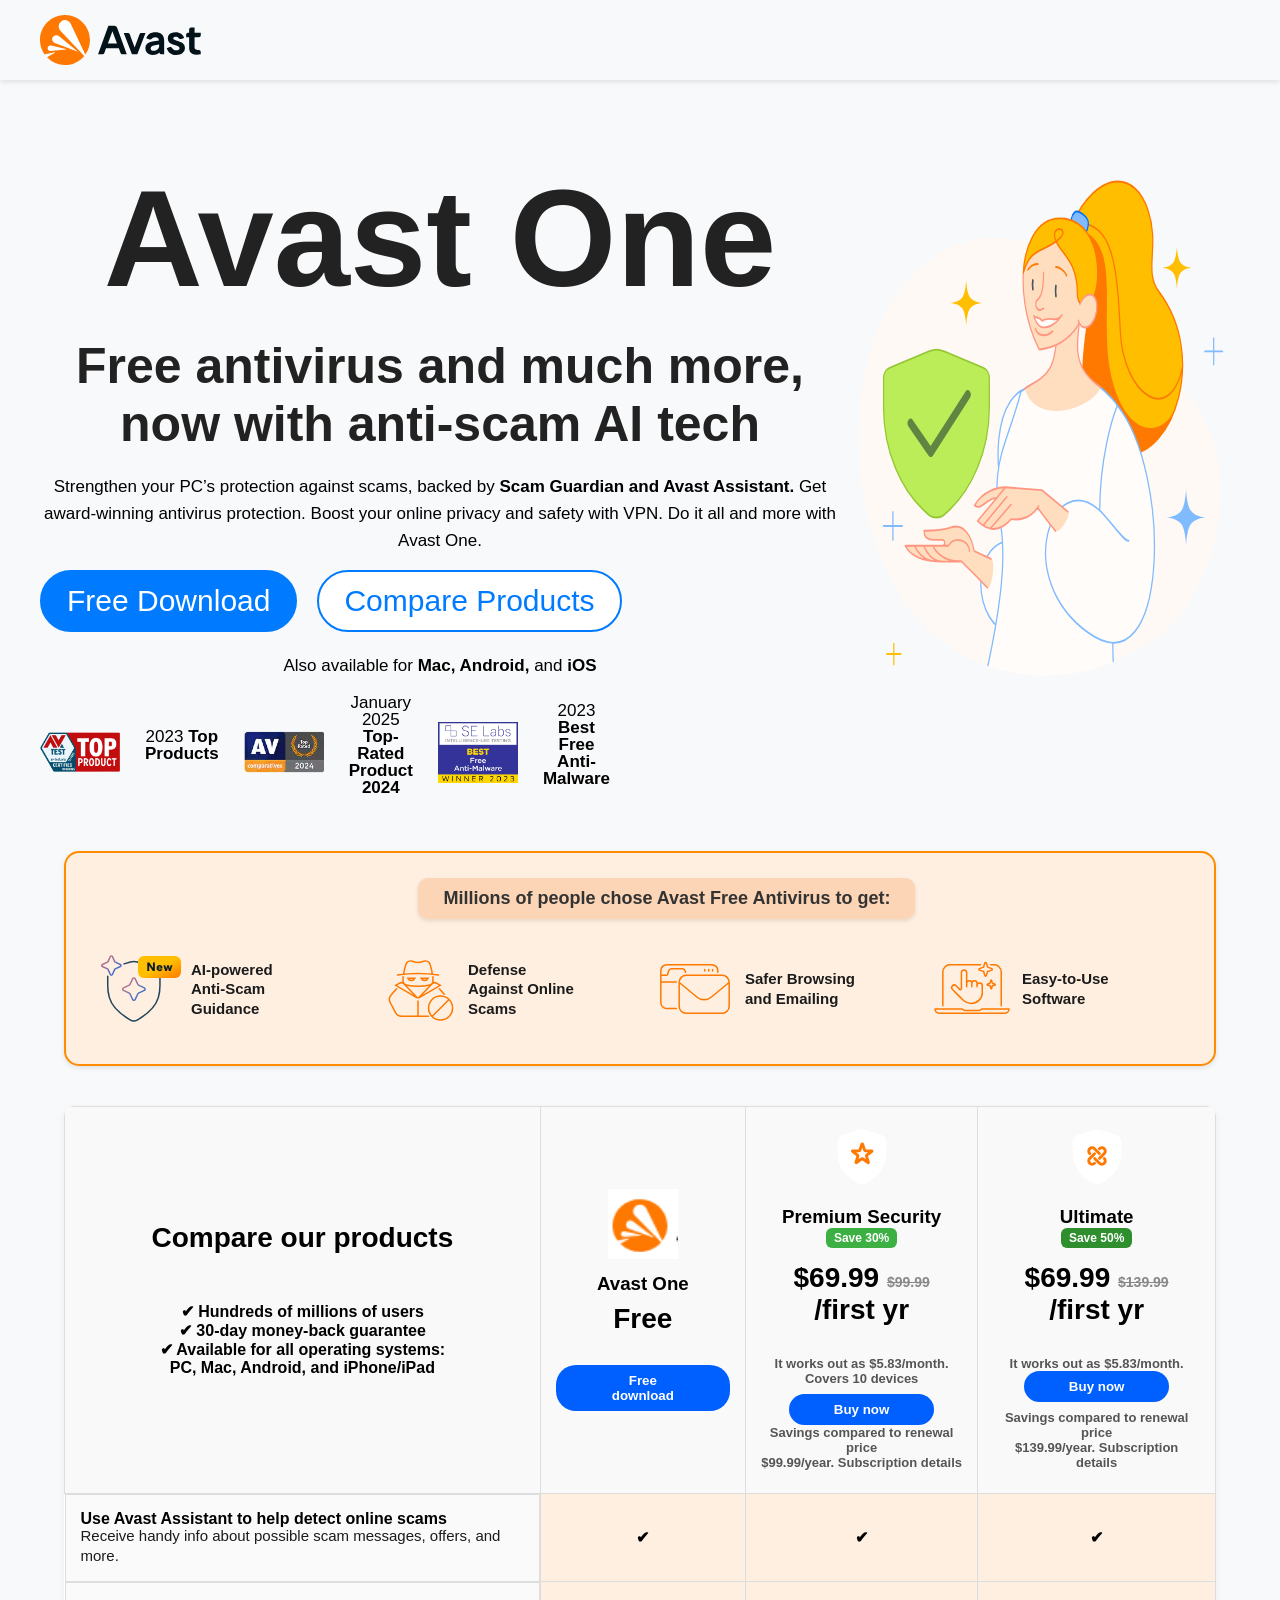
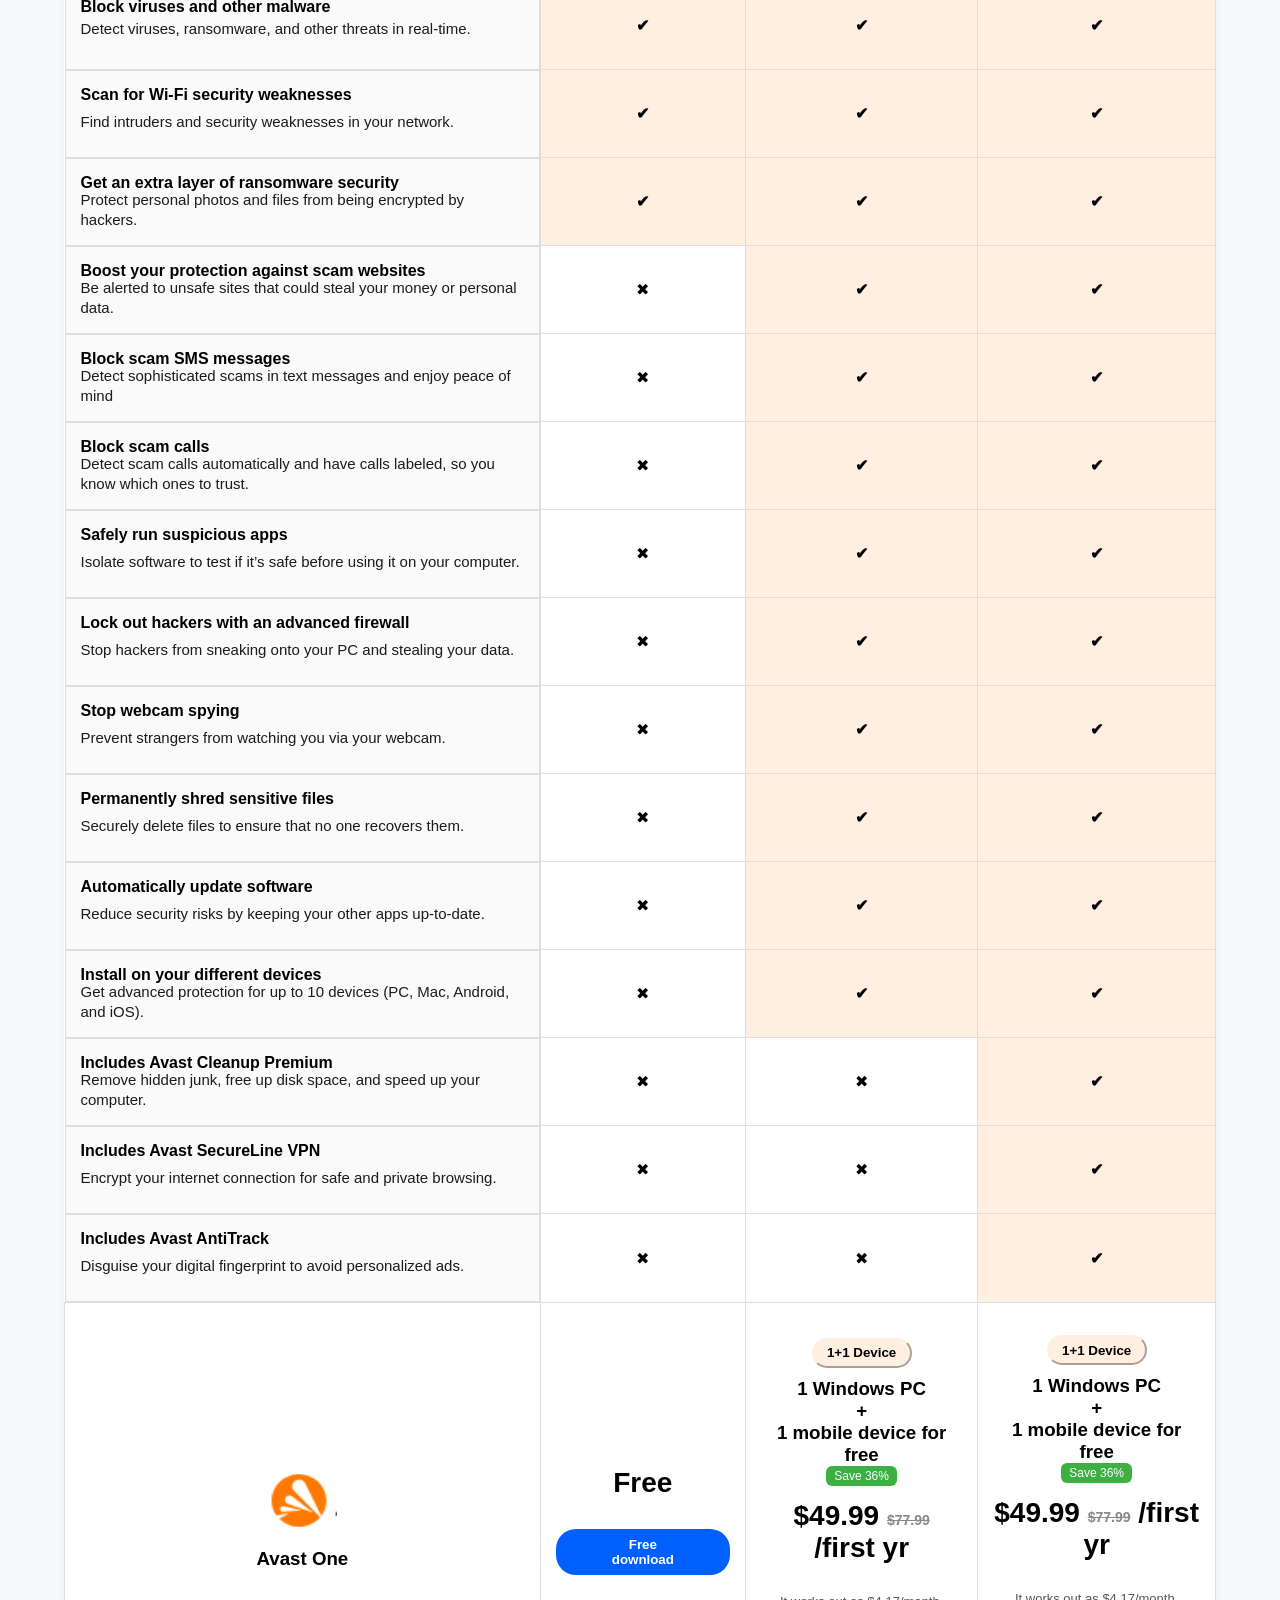
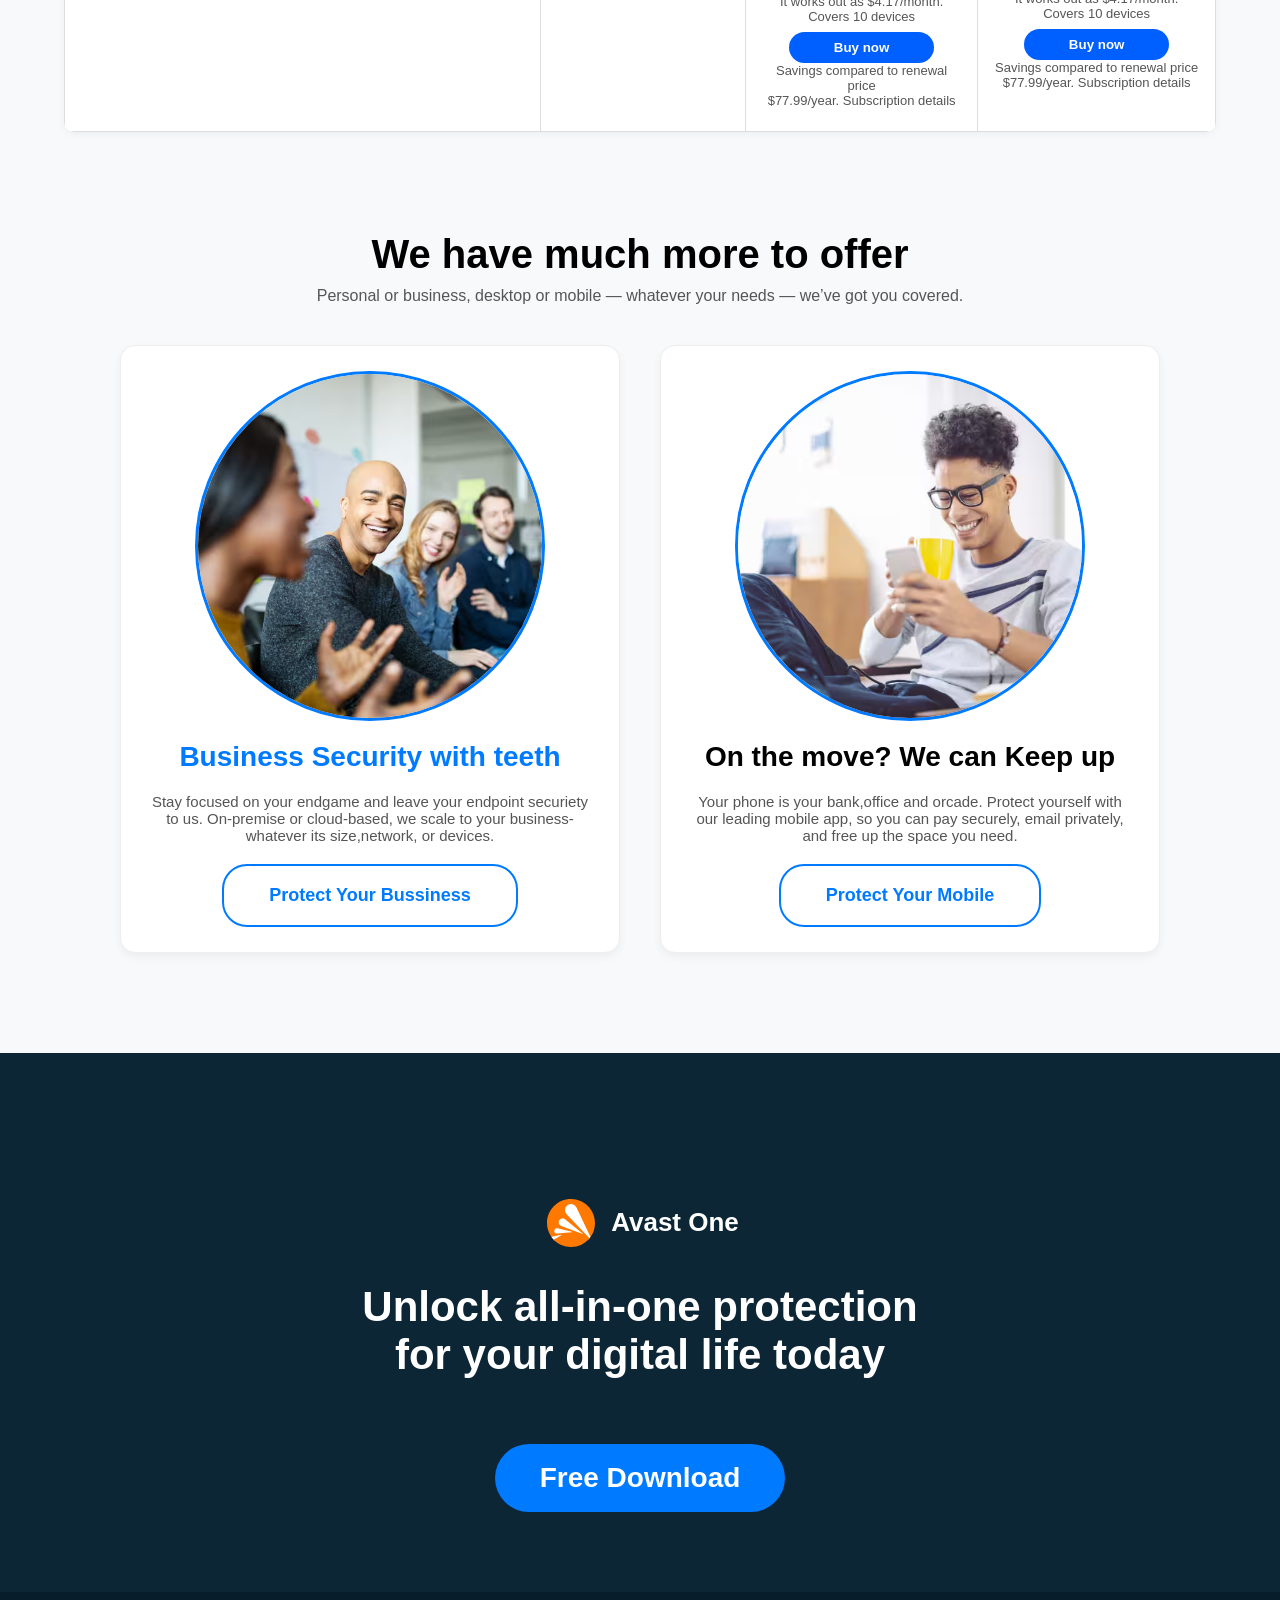
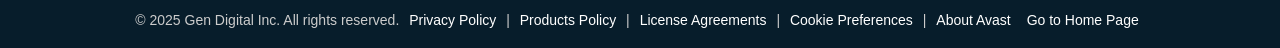
==== index.html @ 4650d5db "Add project files" ====
<!DOCTYPE html>
<html lang="en">
<head>
  <meta charset="UTF-8">
  <meta name="viewport" content="width=device-width, initial-scale=1.0">
  <title>Simple Website with Hero Image</title>
  <link rel="stylesheet" href="style.css">
</head>
<body>

  <!-- Header -->
  <header>
    <img src="image/avast-logo-default.svg" alt="Logo">
  </header>

  <!-- Hero Section -->
  <section class="hero">
    <div class="hero-content">
      <h1>Avast One</h1>
      <h2>Free antivirus and much more, now with anti‑scam AI tech</h2>
      <p>Strengthen your PC’s protection against scams, backed by <strong>Scam Guardian and Avast Assistant.</strong> Get award-winning antivirus protection. Boost your online privacy and safety with VPN. Do it all and more with Avast One.</p>
      
      <div class="hero-buttons">
         <button class="btn-blue">Free Download</button>
        <button class="btn-black">Compare Products</button>
        
      </div>
      <p>Also available for <strong>Mac, Android,</strong> and <strong>iOS</strong></p>
       <div class="logo-item">
      <img src="image/avtest_certified_homeuser_2023-12_tp.avif" alt="Logo 1">
      <p>2023 
        <strong>Top Products</strong></p>
    
      <img src="image/av-comparatives-2024_16-9.avif" alt="Logo 2">
      <p>January 2025
        <strong> Top-Rated Product 2024</strong></p>
 
      <img src="image/SELabs-2023.avif" alt="Logo 3">
      <p>2023<strong>
Best Free Anti-Malware</strong></p>
    </div>
    </div>

    <!-- Hero Right Image -->
    <div class="hero-image">
      <img src="image/lp-ppx-free-antivirus-brand-hero.svg" alt="Hero Illustration">
    </div>
  </section>


 <section class="avast-banner">
  <div class="banner-header">
    <p>Millions of people chose Avast Free Antivirus to get:</p>
  </div>

  <div class="feature-row">
    <div class="feature">
      <img src="image/logo 1.svg" alt="AI icon">
      <p><strong>AI-powered <br>Anti-Scam <br>Guidance</strong></p>
    </div>

    <div class="feature">
      <img src="image/logo 2.svg" alt="Defense icon">
      <p><strong>Defense <br>Against Online <br>Scams</strong></p>
    </div>

    <div class="feature">
      <img src="image/logo3.svg" alt="Safe browsing icon">
      <p><strong>Safer Browsing<br> and Emailing</strong></p>
    </div>

    <div class="feature">
      <img src="image/logo 4.svg" alt="Easy software icon">
      <p><strong>Easy-to-Use <br>Software</strong></p>
    </div>
  </div>
</section>

<!-- HTML Table Section -->
<section class="compare-section">
  

  <table class="merged-comparison">
    <!-- Header Row with Product Titles -->
    <tr>
      <th><h2><strong>Compare our products</strong></h2><br>
        
        <p>✔ Hundreds of millions of users</p>
        <p>✔ 30-day money-back guarantee</p>
        <p>✔ Available for all operating systems: <br>
            PC, Mac, Android, and iPhone/iPad</p>
      
    </th>
      <th>
        <img src="image/Screenshot 2025-10-28 181016.png" alt="Avast One" class="plan-logo"><br>
        <h3>Avast One</h3>
        <h2 class="price">Free</h2>
        <button class="btn">Free download</button>
      </th>
      <th>
        <img src="image/l2.svg" alt="Premium Security" class="plan-logo"><br>
        <h3>Premium Security</h3>
        <div class="save">Save 30%</div>
        <h2 class="price">$69.99 <span>$99.99</span> /first yr</h2>
        <p class="note">It works out as $5.83/month.<br>
Covers 10 devices</p>
        <button class="btn">Buy now</button>
        <p class="note">Savings compared to renewal price<br> $99.99/year. Subscription details 
</p>
        
      </th>
      <th>
        <img src="image/l3.svg" alt="Ultimate" class="plan-logo"><br>
        <h3>Ultimate</h3>
        <div class="save save-green">Save 50%</div>
        <h2 class="price">$69.99 <span>$139.99</span> /first yr</h2>
        <p class="note">It works out as $5.83/month.<br>
        <button class="btn">Buy now</button>
        <p class="note">Savings compared to renewal price<br> $139.99/year. Subscription details 
</p>
      </th>
    </tr>

    <!-- Feature Rows -->
    <tr>
      <td class="feature" style="display:grid;"><strong>Use Avast Assistant to help detect online scams</strong><br>
       <p style="margin-top:-40px;">Receive handy info about possible scam messages, offers, and more.</p> 
    </td>
    
       <td class="tick">✔</td>
        <td class="tick">✔</td>
         <td class="tick">✔</td>
    </tr>
    
    <tr>
      <td class="feature" style="display:grid;"><strong>Block viruses and other malware</strong><br>
       <p style="margin-top:-50px;">Detect viruses, ransomware, and other threats in real-time.</p> 
    </td>
       <td class="tick">✔</td>
        <td class="tick">✔</td>
         <td class="tick">✔</td>
    </tr>
    <tr>
      <td class="feature" style="display:grid;"><strong>Scan for Wi-Fi security weaknesses</strong><br>
       <p style="margin-top:-40px;">Find intruders and security weaknesses in your network.</p> 
    </td>
       <td class="tick">✔</td>
        <td class="tick">✔</td>
         <td class="tick">✔</td>
    </tr>
    <tr>
      <td class="feature" style="display:grid;"><strong>Get an extra layer of ransomware security</strong><br>
       <p style="margin-top:-40px;">Protect personal photos and files from being encrypted by hackers.</p> 
    </td>
       <td class="tick">✔</td>
        <td class="tick">✔</td>
         <td class="tick">✔</td>
    </tr>
    <tr>
      <td class="feature" style="display:grid;"><strong>Boost your protection against scam websites</strong><br>
       <p style="margin-top:-40px;">Be alerted to unsafe sites that could steal your money or personal data.</p> 
    </td>
      <td>✖</td>
       <td class="tick">✔</td>
        <td class="tick">✔</td>
    </tr>
    <tr>
      <td class="feature" style="display:grid;"><strong>Block scam SMS messages</strong><br>
       <p style="margin-top:-40px;">Detect sophisticated scams in text messages and enjoy peace of mind</p> 
    </td>
      <td>✖</td>
       <td class="tick">✔</td>
        <td class="tick">✔</td>
    </tr>
    <tr>
      <td class="feature" style="display:grid;"><strong>Block scam calls</strong><br>
       <p style="margin-top:-40px;">Detect scam calls automatically and have calls labeled, so you know which ones to trust.</p> 
    </td>
      <td>✖</td>
       <td class="tick">✔</td>
        <td class="tick">✔</td>
    </tr>
    <tr>
      <td class="feature" style="display:grid;"><strong>Safely run suspicious apps</strong><br>
       <p style="margin-top:-40px;">Isolate software to test if it’s safe before using it on your computer.</p> 
    </td>
      <td>✖</td>
       <td class="tick">✔</td>
        <td class="tick">✔</td>
    </tr>
    <tr>
      <td class="feature" style="display:grid;"><strong>Lock out hackers with an advanced firewall</strong><br>
       <p style="margin-top:-40px;">Stop hackers from sneaking onto your PC and stealing your data.</p> 
    </td>
      <td>✖</td>
       <td class="tick">✔</td>
       <td class="tick">✔</td>
    </tr>
    <tr>
      <td class="feature" style="display:grid;"><strong>Stop webcam spying</strong><br>
       <p style="margin-top:-40px;">Prevent strangers from watching you via your webcam.</p> 
    </td>
      <td>✖</td>
       <td class="tick">✔</td>
       <td class="tick">✔</td>
    </tr>
    <tr>
      <td class="feature" style="display:grid;"><strong>Permanently shred sensitive files</strong><br>
       <p style="margin-top:-40px;">Securely delete files to ensure that no one recovers them.</p> 
    </td>
      <td>✖</td>
       <td class="tick">✔</td>
       <td class="tick">✔</td>
    </tr>
    <tr>
      <td class="feature" style="display:grid;"><strong>Automatically update software</strong><br>
       <p style="margin-top:-40px;">Reduce security risks by keeping your other apps up-to-date.</p> 
    </td>
      <td>✖</td>
       <td class="tick">✔</td>
       <td class="tick">✔</td>
    </tr>
    <tr>
      <td class="feature" style="display:grid;"><strong>Install on your different devices</strong><br>
       <p style="margin-top:-40px;">Get advanced protection for up to 10 devices
(PC, Mac, Android, and iOS).</p> 
    </td>
      <td>✖</td>
       <td class="tick">✔</td>
       <td class="tick">✔</td>
    </tr>
    <tr>
      <td class="feature" style="display:grid;"><strong>Includes Avast Cleanup Premium</strong><br>
       <p style="margin-top:-40px;">Remove hidden junk, free up disk space, and speed up your computer.</p> 
    </td>
      <td>✖</td>
      <td>✖</td>
       <td class="tick">✔</td>
    </tr>
    <tr>
      <td class="feature" style="display:grid;"><strong>Includes Avast SecureLine VPN</strong><br>
       <p style="margin-top:-40px;">Encrypt your internet connection for safe and private browsing.</p> 
    </td>
      <td>✖</td>
      <td>✖</td>
       <td class="tick">✔</td>
    </tr>
    <tr>
      <td class="feature" style="display:grid;"><strong>Includes Avast AntiTrack</strong><br>
       <p style="margin-top:-40px;">Disguise your digital fingerprint to avoid personalized ads.</p> 
    </td>
      <td>✖</td>
      <td>✖</td>
       <td class="tick">✔</td>
    </tr>
    <tr>
      <td ><img src="image/Screenshot 2025-10-28 181016.png" alt="Avast One" class="plan-logo"><br>
        <h3>Avast One</h3>
        
    </td>
      <td><h2 class="price">Free</h2>
        <button class="btn">Free download</button></p></td>
      <td><button class="tick" style="width:100px;height:30px; border-radius:45px;margin-top:20px;margin-bottom:10px;">1+1 Device</button>
        <h3>1 Windows PC<br>
+<br>
1 mobile device for free</h3>
        <div class="save">Save 36%</div>
        <h2 class="price">$49.99 <span>$77.99</span> /first yr</h2>
        <p class="note">It works out as $4.17/month.<br>
Covers 10 devices</p>
        <button class="btn">Buy now</button>
        <p class="note">Savings compared to renewal price<br> $77.99/year. Subscription details 
</p></td>
      <td><button class="tick" style="width:100px;height:30px; border-radius:45px;margin-bottom:10px;">1+1 Device</button>
        <h3>1 Windows PC<br>
+<br>
1 mobile device for free</h3>
        <div class="save">Save 36%</div>
        <h2 class="price">$49.99 <span>$77.99</span> /first yr</h2>
        <p class="note">It works out as $4.17/month.<br>
Covers 10 devices</p>
        <button class="btn">Buy now</button>
        <p class="note">Savings compared to renewal price<br> $77.99/year. Subscription details 
</p></td>
    </tr>
  </table>
</section>

<section class="info-section">
  <h2 class="info-heading">We have much more to offer</h2>
  <p class="info-description">
    Personal or business, desktop or mobile — whatever your needs — we’ve got you covered.
  </p>

  <div class="info-flex">
    <!-- Left Box -->
    <div class="info-box">
      <div class="info-image">
        <img src="image/img-signpost-1.avif" alt="Service 1">
      </div>
      <h1 style="font-size:28px;color:#007bff;margin-bottom:20px;">Business Security with teeth</h1>
      <p class="info-text">
        Stay focused on your  endgame and leave your endpoint securiety to us. On-premise or cloud-based, we scale to your business-whatever its size,network, or devices.
      </p>
      <button class="info-btn">Protect Your Bussiness</button>
    </div>

    <!-- Right Box -->
    <div class="info-box">
      <div class="info-image">
        <img src="image/img-signpost-2.avif" alt="Service 2">
      </div>
      <h1 style="font-size:28px;margin-bottom:20px;">On the move? We can Keep up</h1>
      <p class="info-text">
        Your phone is your bank,office and orcade. Protect yourself with our  leading mobile app, so you can pay securely, email privately, and free up the space you need.
      </p>
      <button class="info-btn">Protect Your Mobile</button>
    </div>
  </div>
</section>



<!-- Main Section -->
<section class="logo-section">
  <div class="logo-container">
    <div class="logo-inline">
      <img src="image/prodico-40_avast-one.svg" alt="Avast One Logo" class="logo-image">
      <h3 class="logo-name">Avast One</h3>
    </div>

   

    <h2 class="logo-heading">Unlock all-in-one protection for your digital life today</h2>
    <button class="logo-btn">Free Download</button>
  </div>
</section>

<!-- Footer Section -->
<footer class="footer">
  <div class="footer-content">
    © 2025 Gen Digital Inc. All rights reserved.
    <a href="#">Privacy Policy</a> |
    <a href="#">Products Policy</a> |
    <a href="#">License Agreements</a> |
    <a href="#">Cookie Preferences</a> |
    <a href="#">About Avast</a>
    <a href="home.html">Go to Home Page</a>
  </div>
</footer>


</body>
</html>
---- style.css ----
/* Reset and Base Styles */
* {
  margin: 0;
  padding: 0;
  box-sizing: border-box;
  font-family: "Poppins", sans-serif;
}
/* Header */
header {
  display: flex;
  align-items: center;
  justify-content: flex-start;
  padding: 15px 40px;
 
  box-shadow: 0 2px 5px rgba(0,0,0,0.1);
}
header img {
  height: 50px;
}
/* Hero Section */
.hero {
  display: flex;
  align-items: center;
  justify-content: space-between;
  padding: 0px 40px;
 
  min-height: 80vh;
  gap: 0px;
}
.hero-content {
  flex: 1;
  min-width: 800px;
}
.hero h1 {
  font-size: 58px;
  color: #222;
  margin-top:80px;
}
.hero h2 {
  font-size: 48px;
  color:black;
  margin-top: 10px;
}
.hero p {
  font-size: 18px;
  color:black;
  margin: 20px 0;
  line-height: 1.6;
}
.hero-buttons {
  display: flex;
  gap: 15px;
}
.hero-buttons button {
  padding: 12px 25px;
  font-size: 30px;
  
   border: 2px solid #007bff; 
  cursor: pointer;
  border-radius: 95px;
  transition: all 0.3s ease;
}
.btn-blue {
  background-color: #007bff;
  border-color: #007bff;
  color: white;
   border: 2px solid #333; 
}
.btn-black {
  background-color: white;
  border-color: #007bff;
  color: #007bff;
}
.btn-black:hover {
  background-color: #007bff;
  color: white;
  border-color: #007bff;
}
.logo-section {
  display: flex;
  justify-content: space-around;
  align-items: center;
  flex-wrap: wrap;
  gap: 40px;
  padding: 60px 40px;
  background-color: #f5f7fa;
}
.logo-item {
  display: flex;
  align-items: center;
  gap: 25px;
  max-width: 300px;
}
.logo-item img {
  width: 80px;
  height: 80px;
  object-fit: contain;
  transition: transform 0.3s ease;
}
.logo-item img:hover {
  transform: scale(1.1);
}
.logo-item p {
  font-size: 10px;
  color: #333;
  font-weight: 500;
  margin: 0;
  
  line-height: 1;
}

/* Responsive for mobile */
@media (max-width: 768px) {
  .logo-section {
    flex-direction: column;
    text-align: center;
  }

  .logo-item {
    flex-direction: column;
  }
}
/* Hero Image */
.hero-image {
  flex: 1;
  display: flex;
  justify-content: center;
  align-items: center;
}
.hero-image img {
  width: 100%;
  max-width: 450px;
  height: 600px;
  
  border-radius: 10px;
}
/* Responsive Design */
@media (max-width: 768px) {
  .hero {
    flex-direction: column;
    text-align: center;
  }

  .hero-image {
    margin-top: 40px;
  }

  .hero-content {
    max-width: 90%;
  }
}
/* Banner container */
.avast-banner {
  background-color: #ffefe0;
  border-radius: 15px;
  padding: 25px 20px;
  margin: 40px auto;
  width: 90%;
  box-shadow: 0 2px 5px rgba(0,0,0,0.1);
  border: 2px solid #ff8c00;
  
}
.banner-header {
  background-color: #fbd5b5;
  color: #333;
  font-weight: bold;
  font-size: 18px;
  text-align: center;
  padding: 10px 25px;
  border-radius: 10px;
  display: inline-block;
  margin: 0 auto 20px auto;
  box-shadow: 0 2px 4px rgba(0,0,0,0.1);
  margin-left:30%;
}
.feature-row {
  display: flex;
  justify-content: space-between;
  align-items: center;
  flex-wrap: nowrap; 
  text-align: left;
}
.feature {
  display: flex; 
  align-items: center; 
  padding: 10px 15px;
  flex: 1; 
  gap: 10px; 
}
.feature img {
  width: 80px;
  height: 80px;
}
.feature p {
  font-size: 15px;
  line-height: 1.3;
  color: #1b1b1b;
  margin: 0;
}
.feature strong {
  font-weight: 700;
  display: block;
}
/* Responsive: stack features vertically on smaller screens */
@media (max-width: 768px) {
  .feature-row {
    flex-direction: column;
    align-items: center;
    gap: 20px;
  }
  .feature {
    flex-direction: row; 
    justify-content: flex-start;
  }
  .banner-header {
    font-size: 16px;
  }
}

.compare-section {
  width: 90%;
  max-width: 1200px;
  margin: 40px auto;
  text-align: center;
}

.compare-section h2 {
  font-size: 28px;
  font-weight: 700;
  margin-bottom: 30px;
}

.merged-comparison {
  width: 100%;
  border-collapse: collapse;
  box-shadow: 0 2px 8px rgba(0,0,0,0.05);
  border-radius: 10px;
  overflow: hidden;
  background-color: #fff;
}

.merged-comparison th,
.merged-comparison td {
  border: 1px solid #ddd;
  padding: 15px;
  text-align: center;
  vertical-align: middle;
}

.merged-comparison th {
  background-color: #f9f9f9;
}

.merged-comparison .feature {
  text-align: left;
  font-weight: 500;
  background-color: #fafafa;
}

.plan-logo {
  width: 70px;
  height: 70px;
  margin-bottom: 10px;
}

.price {
  font-size: 20px;
  font-weight: bold;
  margin: 8px 0;
}

.price span {
  text-decoration: line-through;
  color: #888;
  font-size: 14px;
}

.save {
  color: white;
  background: #3cb043;
  display: inline-block;
  padding: 3px 8px;
  border-radius: 6px;
  font-size: 12px;
  margin-bottom: 6px;
}

.save-green {
  background: #2f8f2f;
}

.note {
  font-size: 13px;
  color: #555;
  margin-bottom: 8px;
}

.btn {
  background-color: #005fff;
  color: white;
  border: none;
  padding: 8px 45px;
  border-radius: 20px;
  font-weight: 600;
  cursor: pointer;
  transition: background 0.2s ease;
}

.btn:hover {
  background-color: #0045c2;
}

/* Tick cells: black background */
.tick {
  background-color:#ffefe0;
  color: black;
  font-weight: bold;
  border-color:#ffefe0;
}

/* Optional: add hover effect */
.tick:hover {
  background-color: #ffefe0;
}






/* Main section styling */
.info-section {
  width: 100%;
  max-width: 1500px;
  margin: 60px auto;
  text-align: center;
  padding: 40px 0;
}

/* Heading */
.info-heading {
  font-size: 40px;
  font-weight: 700;
  margin-bottom: 10px;
}

/* Description below heading */
.info-description {
  font-size: 16px;
  color: #555;
  margin-bottom: 40px;
}

/* Flex container for 2 sections */
.info-flex {
  display: flex;
  justify-content: center;
  align-items: flex-start;
  gap: 40px;
  flex-wrap: wrap;
}

/* Each box */
.info-box {
  flex: 1;
  min-width: 450px;
  max-width: 500px;
  background-color: #fff;
  border: 1px solid #eee;
  border-radius: 15px;
  padding: 25px;
  box-shadow: 0 4px 10px rgba(0,0,0,0.05);
  text-align: center;
  transition: transform 0.3s ease;
}

.info-box:hover {
  transform: translateY(-5px);
}

/* Circular image */
.info-image {
  width: 350px;
  height: 350px;
  border-radius: 50%;
  overflow: hidden;
  margin: 0 auto 20px;
  border: 3px solid #007bff;
}

.info-image img {
  width: 100%;
  height: 100%;
  object-fit: cover;
}

/* Paragraph inside box */
.info-text {
  font-size: 15px;
  color: #555;
  margin-bottom: 20px;
}

/* Button styling */
.info-btn {
  background-color: white;
  color: #007bff;
  border: none;
  padding: 19px 45px;
  border-radius: 25px;
  cursor: pointer;
  font-size:18px;
  font-weight: 600;
  transition: background 0.3s ease;
 border: 2px solid #007bff;

}

.info-btn:hover {
  background-color: #0056c7;
  color:white;
}


/* ========== Main Section ========== */
.logo-section {
  width: 100%;
  text-align: center;
  padding: 80px 20px;
  background-color: #0C2636;
}

.logo-container {
  max-width: 600px;
  margin: 0 auto;
}

/* Logo image and name in one line */
.logo-inline {
  display: flex;
  align-items: center;
  justify-content: center;
  gap: 10px;
  margin-top: 60px;
  margin-bottom:30px;
}

.logo-image {
  width: 60px;
  height: 60px;
  border-radius: 50%;
}

.logo-name {
  font-size: 26px;
  font-weight: 600;
  color: white;
}



.logo-heading {
  font-size: 42px;
  font-weight: 700;
 
  color: white;
  margin-bottom: 25px;
}

.logo-btn {
  background-color: #007bff;
  color: #fff;
  border: none;
  padding: 18px 45px;
  font-size:28px;
  border-radius: 45px;
  font-weight: 600;
  cursor: pointer;
  transition: background 0.3s ease;
  margin-top:40px;
}

.logo-btn:hover {
  background-color: #0056c7;
}

/* ========== Footer ========== */
.footer {
  background-color: #071d2b;
  color: #ccc;
  padding: 20px 10px;
  text-align: center;
  font-size: 14px;
}

.footer-content a {
  color: #fff;
  text-decoration: none;
  margin: 0 6px;
  font-size: 14px;
  transition: color 0.3s ease;
}

.footer-content a:hover {
  color: #00b4ff;
}



/* home section  */
/* General reset */
body {
  margin: 0;
  font-family: 'Segoe UI', Arial, sans-serif;
  background-color: #f8f9fa;
}

/* 🔝 Top Header */
.top-header {
  display: flex;
  align-items: center;
  justify-content: center;
  background-color: #222;
  color: #fff;
  padding: 14px 20px;
  font-size: 14px;
  position: relative;
}
.offer-icon {
  width: 40px;
  height: 40px;
  margin-right: 10px;
}

/* 🧭 Main Header */
.main-header {
  display: flex;
  justify-content: space-between;
  align-items: flex-start;
  background: #fff;
  padding: 15px 40px;
  border-bottom: 2px solid #e0e0e0;
}

/* 🔹 Left Section */
.left-section {
  display: flex;
  align-items: flex-start;
  gap: 20px;
}
.main-logo {
  width: 250px;
  height: 50px;
}
.nav-section {
  display: flex;
  flex-direction: column;
}
.top-links {
  display: flex;
  gap: 20px;
  margin-bottom: 8px;
}
.top-links a {
  text-decoration: none;
  color: #222;
  font-weight: 500;
  font-size: 14px;
  margin-bottom: 12px;
}
.bottom-links {
  display: flex;
  align-items: center;
  gap: 20px;
}
.bottom-links a {
  text-decoration: none;
  color: #333;
  font-weight: 500;
  font-size: 14px;
}

/* Hover color */
a:hover {
  color: #007bff;
}

/* Dropdown Styles */
.dropdown {
  position: relative;
}
.dropdown-menu {
  display: none;
  position: absolute;
  background: #fff;
  border: 1px solid #ccc;
  list-style: none;
  padding: 8px 0;
  margin: 0;
  border-radius: 5px;
  top: 22px;
  z-index: 100;
  min-width: 160px;
}
.dropdown-menu li a {
  color: #333;
  text-decoration: none;
  display: block;
  padding: 5px 10px;
}
.dropdown-menu li a:hover {
  background-color: #f2f2f2;
  color: #007bff;
}
.dropdown:hover .dropdown-menu {
  display: block;
}
.shop-link {
  display: flex;
  align-items: center;
  gap: 5px;
}
.shop-icon {
  width: 18px;
  height: 18px;
}

/* 🔹 Right Section */
.right-section {
  display: flex;
  flex-direction: column;
  align-items: flex-end;
}
.top-right {
  display: flex;
  align-items: center;
  gap: 20px;
  margin-bottom: 10px;
}
.top-right a {
  text-decoration: none;
  color: #222;
  font-weight: 500;
  font-size: 14px;
}
.bottom-right {
  display: flex;
  flex-direction: column;
  align-items: flex-end;
  gap: 10px;
  margin-top: 12px;
}
.link-item {
  display: flex;
  align-items: center;
  gap: 8px;
}
.link-item a {
  text-decoration: none;
  color: #333;
  font-weight: 500;
  font-size: 14px;
}
.icon {
  width: 18px;
  height: 18px;
}
.flag-small {
  width: 20px;
  height: 14px;
  vertical-align: middle;
  margin-right: 8px;
}
.dropdown-menu li a {
  display: flex;
  align-items: center;
  gap: 8px;
}
#selected-country img.flag-small {
  margin-right: 8px;
}
a:hover { color: #007bff; }



/* hero */
.hero-section {
  background-color: #f5f5f5;
  padding: 60px 20px;
}

.hero-container {
  display: flex;
  justify-content: center;
}

.hero-content {
  text-align: center;
  max-width: 900px;
}

.hero-content h1 {
  font-size: 137px;
  margin-bottom: 20px;
  color: #222;
}
.hero-content h2 {
  font-size: 50px;
  margin-bottom: 20px;
  color: #222;
}

.hero-content p {
  font-size: 17px;
  margin-bottom: 15px;
  color:black;
}

/* Buttons row layout */
.buttons-row {
  display: flex;
  justify-content: center;
  align-items: center;
  gap: 30px;
  margin-top: 30px;
}

/* Left image */
.button-image img {
  width: 100px;
  height: auto;
  border-radius: 5px;
  margin-top:120px;
  margin-left:-200px;
}

/* Buttons */
.hero-buttons {
  display: flex;
  gap: 20px;
}

.hero-buttons .btn-primary,
.hero-buttons .btn-secondary {
  padding: 24px 55px;
  font-size: 24px;
  border-radius: 45px;
  cursor: pointer;
  border: none;
  font-weight: 600;
  transition: all 0.3s ease;
}

.btn-primary {
  background-color: #007bff;
  color: #fff;
}

.btn-primary:hover {
  background-color: #0056b3;
}

.btn-secondary {
  background-color: rgb(255, 219, 12);
  color: #333;
}

.btn-secondary:hover {
  background-color:yellow;
}

/* Right rating */
.hero-rating {
  text-align: center;
  color: #222;
   margin-top:120px;
  margin-right:-100px;
}

.hero-rating p {
  margin: 5px 0;
}

.hero-rating img {
  width: 100px;
  margin-top: 5px;
}

/* Responsive */
@media (max-width: 768px) {
  .buttons-row {
    flex-direction: column;
    gap: 15px;
  }

  .button-image img {
    width: 150px;
  }
}

/* Achievements Section */
.achievements-section {
  padding: 60px 20px;
  background-color: #f8f9fa;
  text-align: center;
}

.section-header h2 {
  font-size: 36px;
  margin-bottom: 15px;
  color: #222;
}

.section-header p {
  font-size: 16px;
  color: #555;
  margin-bottom: 40px;
}

.achievements-container {
  display: flex;
  justify-content: center;
  gap: 20px;
  flex-wrap: wrap;
}

.achievement-card {
  background: #fff;
  padding: 20px;
  border-radius: 40px;
  width: 280px;
  height:400px;
  box-shadow: 0 4px 10px rgba(0,0,0,0.1);
  transition: transform 0.3s;
}

.achievement-card:hover {
  transform: translateY(-5px);
}

/* Logo */
.achievement-logo {
  width: 80px;
  height: 80px;
  display: block;
  margin: 0 auto 10px;
  margin-top: 30px;
  margin-bottom:20px;
}

/* Year */
.year {
  font-weight: bold;
  margin-bottom: 10px;
}

/* Card heading */
.card-heading {
  font-size: 18px;
  margin-bottom: 20px;
  color: #222;
  transition: color 0.3s;
  margin-top: 20px;
  
}

/* Person name */
.person-name {
  font-size: 14px;
  color: #555;
  
}

/* One-word text */
.one-word {
  font-size: 14px;
  color: #777;
  margin-bottom: 20px;
  margin-top:20px;
}

/* Certificate link */
.certificate-link {
  display: inline-block;
  text-decoration: none;
  color: #007bff;
  font-weight: 500;
  transition: color 0.3s;
}

.certificate-link:hover {
  color: #0056b3;
}

/* Hover effect on heading + link */
.achievement-card:hover .card-heading {
  color: #007bff;
}

/* Responsive */
@media (max-width: 992px) {
  .achievements-container {
    flex-direction: column;
    align-items: center;
  }

  .achievement-card {
    width: 80%;
    margin-bottom: 20px;
  }
}



/* 🌟 Promo Section */
.promo-section {
  text-align: center;
  padding: 60px 80px;
  background-color: #071d2b;
  font-family: 'Segoe UI', sans-serif;
}

/* 🔘 Top Button */
.top-btn {
  background:linear-gradient(to right bottom, #ffbf00, #ffbf00 50%, #ff7800);
  color: black;
  border: none;
  padding: 10px 22px;
  border-radius: 25px;
  font-size: 15px;
  cursor: pointer;
  transition: 0.3s;
  margin-top:100px;
}



/* 🏷️ Heading and Text */
.promo-heading {
  font-size: 38px;
  font-weight: 600;
  color: white;
  margin: 20px 0 10px;
  
}



/* 📦 Content Layout */
.promo-content {
  display: flex;
  justify-content: space-between;
  align-items: center;
  gap: 50px;
  flex-wrap: wrap;
  margin-top:80px;
}

/* ⬅️ Left Content */
.left-content {
  flex: 1;
  text-align: left;
  margin-left:100px;
}

/* 🔹 Logo Row */
.logo-row {
  display: flex;
  align-items: center;
  gap: 10px;
  margin-bottom: 20px;
}

.logo-row img {
  width: 25px;
  height: 25px;
  
  filter: brightness(0) invert(1);
}

/* Paragraph below logos */
.left-para {
  font-size: 18px;
  color:white;
  line-height: 1.6;
  margin-bottom: 20px;
  max-width: 500px;
}

/* 🟦 Get Started Button */
.learn-btn {
  background-color: #0078ff;
  color: #fff;
  border: none;
  padding: 15px 45px;
  border-radius: 25px;
  font-size: 18px;
  cursor: pointer;
  transition: 0.3s;
  margin-top:80px;
}

.learn-btn:hover {
  background-color: #005fcc;
}

/* ➡️ Right Image */
.right-image img {
  width: 420px;
  max-width: 100%;
  border-radius: 10px;
}

/* Responsive Design */
@media (max-width: 900px) {
  .promo-content {
    flex-direction: column;
    text-align: center;
  }

  .left-content {
    text-align: center;
  }

  .left-para {
    margin: 0 auto 20px;
  }

  .right-image img {
    width: 300px;
  }
}



/* 🏅 Certification Section */
.certification-section {
  text-align: center;
  padding: 80px 60px;
  background-color: #f9f9f9;
}

.certification-header h2 {
  font-size: 38px;
  color: #111;
  margin-bottom: 40px;
}



/* 🌐 Cards Container */
.certification-container {
  display: grid;
  grid-template-columns: repeat(auto-fit, minmax(250px, 1fr));
  gap: 20px;
  justify-items: center;
}

/* 🧾 Individual Card */
.cert-card {
  background-color: #fff;
  border: 1px solid #ddd;
  border-radius: 46px;
  padding: 30px 20px;
  width: 100%;
  max-width: 480px;
  height:500px;
  transition: all 0.3s ease;
  text-align: center;
  box-shadow: 0 4px 8px rgba(0,0,0,0.05);
}

.cert-card:hover {
  transform: translateY(-6px);
  box-shadow: 0 8px 20px rgba(0,0,0,0.1);
}

/* 🖼️ Logo */
.cert-logo {
  width: 180px;
  height: 120px;
  margin-bottom: 50px;
  display: block;
  margin-left: auto;
  margin-right: auto;
}

/* 🔹 Title & Text */
.cert-title {
  font-size: 28px;
  font-weight: 600;
  color: #222;
  margin-bottom: 20px;
  transition: color 0.3s ease;
}

.cert-text {
  font-size: 16px;
  color: #666;
  margin-bottom: 46px;
}

/* 🔘 Certificate Button */
.cert-link {
  display: inline-block;
  background-color: #007bff; /* Blue color */
  color: #fff;
  padding: 15px 48px;
  border-radius: 46px;
  text-decoration: none;
  font-weight: 500;
  font-size: 14px;
  transition: background-color 0.3s ease, transform 0.2s ease;
}

.cert-link:hover {
  background-color: #0056b3;
  transform: translateY(-2px);
  color:white;
}

/* 🟦 Hover Effect for Heading */
.cert-card:hover .cert-title {
  color: #007bff;
}
/* Hero Section */
.hero-section {
  text-align: center;
  padding: 60px 20px;
  font-family: 'Segoe UI', sans-serif;
}

/* Hero Image Container */
.hero-image-container {
  position: relative;
  width: 100%;
  max-width: 1200px;
 
  margin: 0 auto;
}

.hero-image {
  width: 100%;
  border-radius: 42px;
  display: block;
  height:600px;
}

/* Overlay on Image */
.hero-overlay {
  position: absolute;
  top: 50%;
  left: 50%;
  transform: translate(-50%, -50%);
  color: #fff;
  text-align: center;
}

.hero-heading {
  font-size: 38px;
  margin-bottom: 20px;
  text-shadow: 2px 2px 8px rgba(0,0,0,0.6);
}

.hero-btn {
  padding: 12px 30px;
  font-size: 18px;
  border: none;
  border-radius: 25px;
  background-color:white;
  color:blue;
  cursor: pointer;
  transition: 0.3s;
}

.hero-btn:hover {
  background-color:blue;
  color:white;
}

/* Below Image Section */
.below-image {
  display: flex;
  justify-content: space-between;
  align-items: center;
  max-width: 1200px;
  margin: 40px auto 0;
  margin-top:150px;
}

.left-heading {
  font-size: 38px;
  color: #222;
}

.right-btn {
  padding: 15px 45px;
  font-size: 20px;
  border: none;
  border-radius: 25px;
  background-color: #0078ff;
  color: #fff;
  cursor: pointer;
  transition: 0.3s;
}

.right-btn:hover {
  background-color: #005fcc;
}

/* Responsive */
@media (max-width: 900px) {
  .hero-heading {
    font-size: 32px;
  }

  .below-image {
    flex-direction: column;
    gap: 20px;
    text-align: center;
  }
}

/* Footer */
.site-footer {
  background-color: #071d2b; 
  color: #fff;
  padding: 60px 20px 30px;
  font-family: 'Segoe UI', sans-serif;
}

.site-footer .footer-container {
  display: flex;
  flex-wrap: wrap;
  justify-content: space-between;
  gap: 40px;
  max-width: 1200px;
  margin: 0 auto;
}

/* Brand */
.site-footer .footer-brand h2 {
  font-size: 28px;
  margin-bottom: 25px;
}

/* Country Dropdown (scoped to footer only) */
.site-footer .country-dropdown {
  position: relative;
  margin-bottom: 25px;
}

.site-footer .country-dropdown a {
  color: #ccc;
  text-decoration: none;
  font-size: 18px;
  cursor: pointer;
  display: inline-flex;
  align-items: center;
  gap: 5px;
  transition: color 0.3s;
}

.site-footer .country-dropdown a:hover {
  color: #ff6600;
}

.site-footer .country-dropdown .dropdown-menu {
  display: none;
  position: absolute;
  background: #001f4d;
  border: 1px solid #333;
  list-style: none;
  padding: 8px 0;
  margin: 0;
  top: 30px;
  border-radius: 36px;
  min-width: 200px;
  z-index: 100;
}

.site-footer .country-dropdown .dropdown-menu li a {
  color: #ccc;
  text-decoration: none;
  display: flex;
  align-items: center;
  gap: 6px;
  padding: 6px 15px;
  font-size: 14px;
}

.site-footer .country-dropdown .dropdown-menu li a:hover {
  color: #ff6600;
  background-color: #002966;
}

.site-footer .country-dropdown:hover .dropdown-menu {
  display: block;
}

/* Flags */
.site-footer .flag-small {
  width: 24px;
  height: 18px;
}

/* Social Links */
.site-footer .social-links {
  display: flex;
  gap: 15px;
  margin-top: 80px;
}

.site-footer .social-icon {
  width: 24px;
  height: 24px;
  transition: transform 0.3s;
}

.site-footer .social-icon:hover {
  transform: scale(1.2);
}

/* Footer Links */
.site-footer .footer-links h3 {
  font-size: 20px;
  margin-bottom: 25px;
}

.site-footer .footer-links a {
  display: block;
  color: #ccc;
  text-decoration: none;
  margin-bottom: 16px;
  font-size: 14px;
  transition: color 0.3s;
}

.site-footer .footer-links a:hover {
  color: #ff6600;
}

/* Footer Bottom */
.site-footer .footer-bottom {
  border-top: 1px solid #333;
  margin-top: 40px;
  padding-top: 20px;
  margin-left:30px;
  font-size: 14px;
  color: #ccc;
}

.site-footer .footer-bottom .legal-links {
  margin-top: 10px;
}

.site-footer .footer-bottom .legal-links a {
  margin: 0 10px;
  color: #ccc;
  text-decoration: none;
  font-size: 13px;
  transition: color 0.3s;
}

.site-footer .footer-bottom .legal-links a:hover {
  color: #ff6600;
}

/* Responsive */
@media (max-width: 900px) {
  .site-footer .footer-container {
    flex-direction: column;
    align-items: center;
    text-align: center;
  }

  .site-footer .footer-links {
    margin-bottom: 20px;
  }

  .site-footer .footer-bottom .legal-links a {
    display: block;
    margin: 5px 0;
  }
}
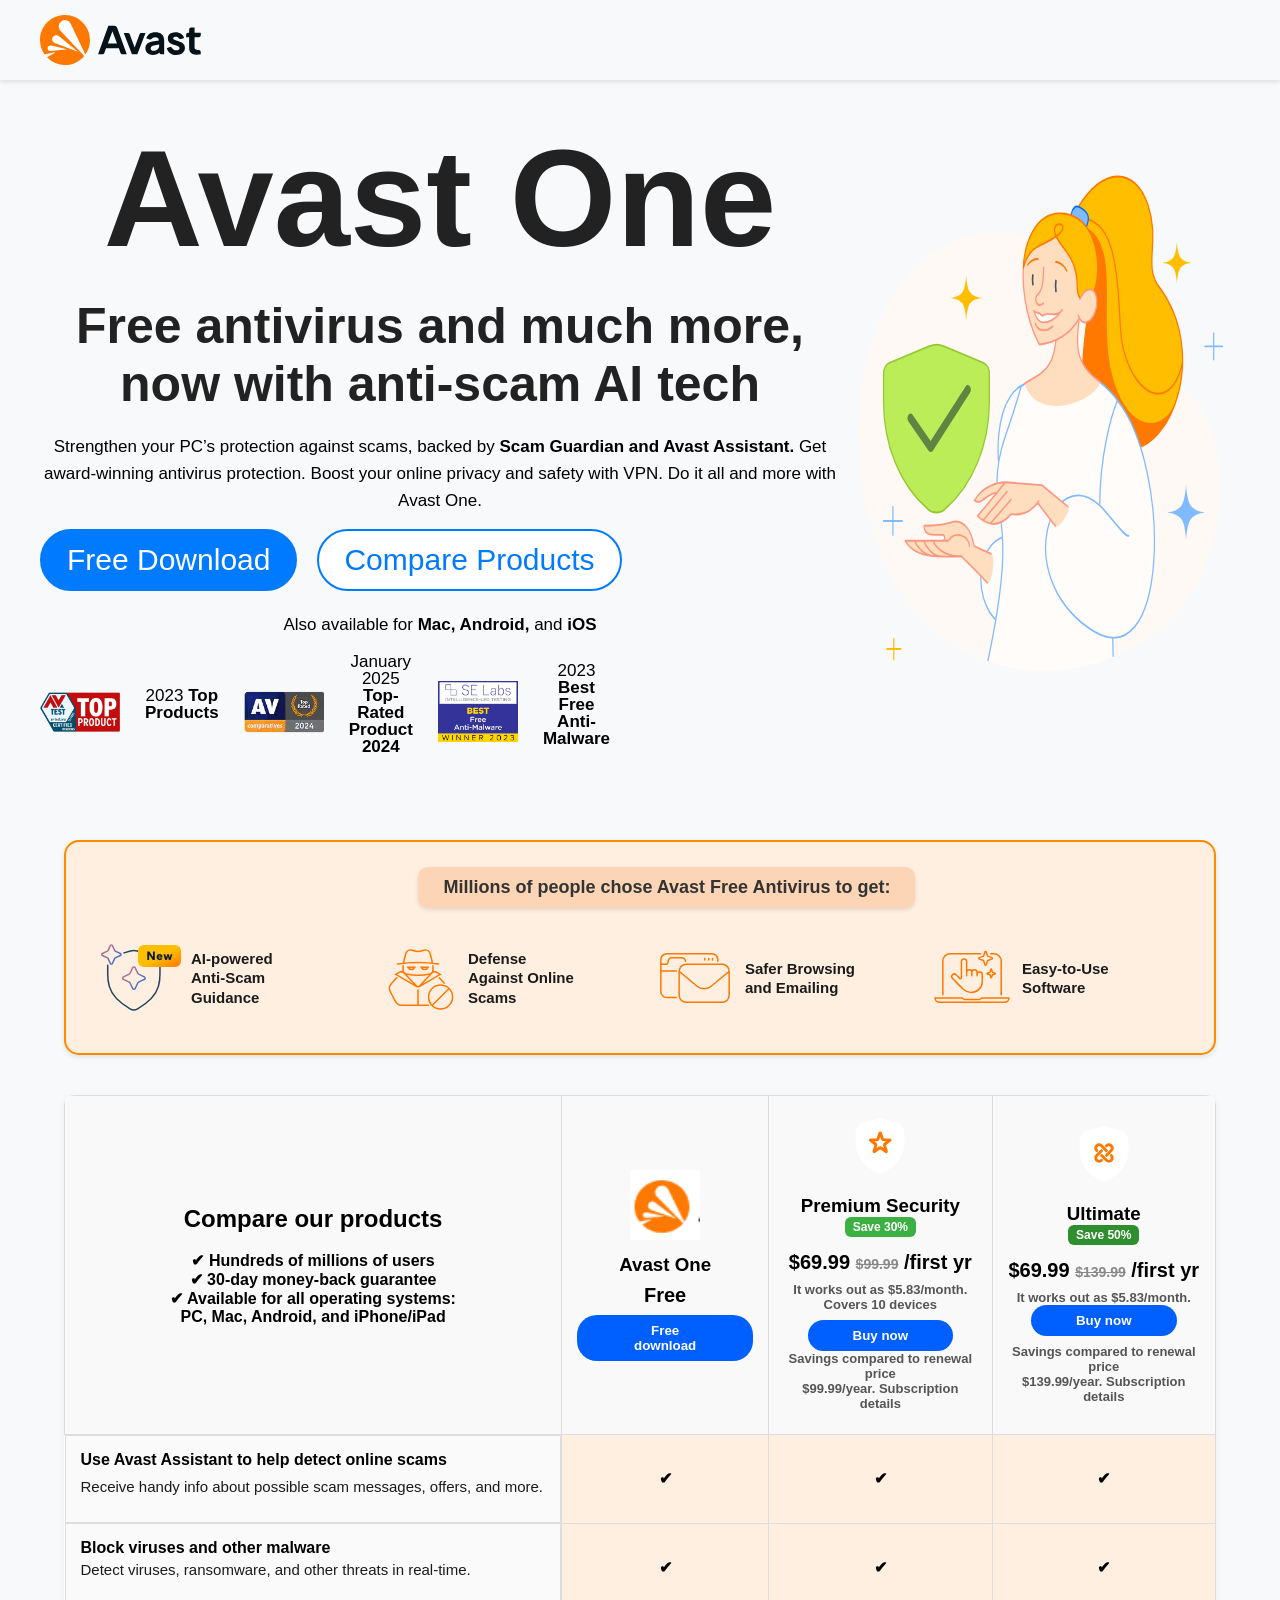
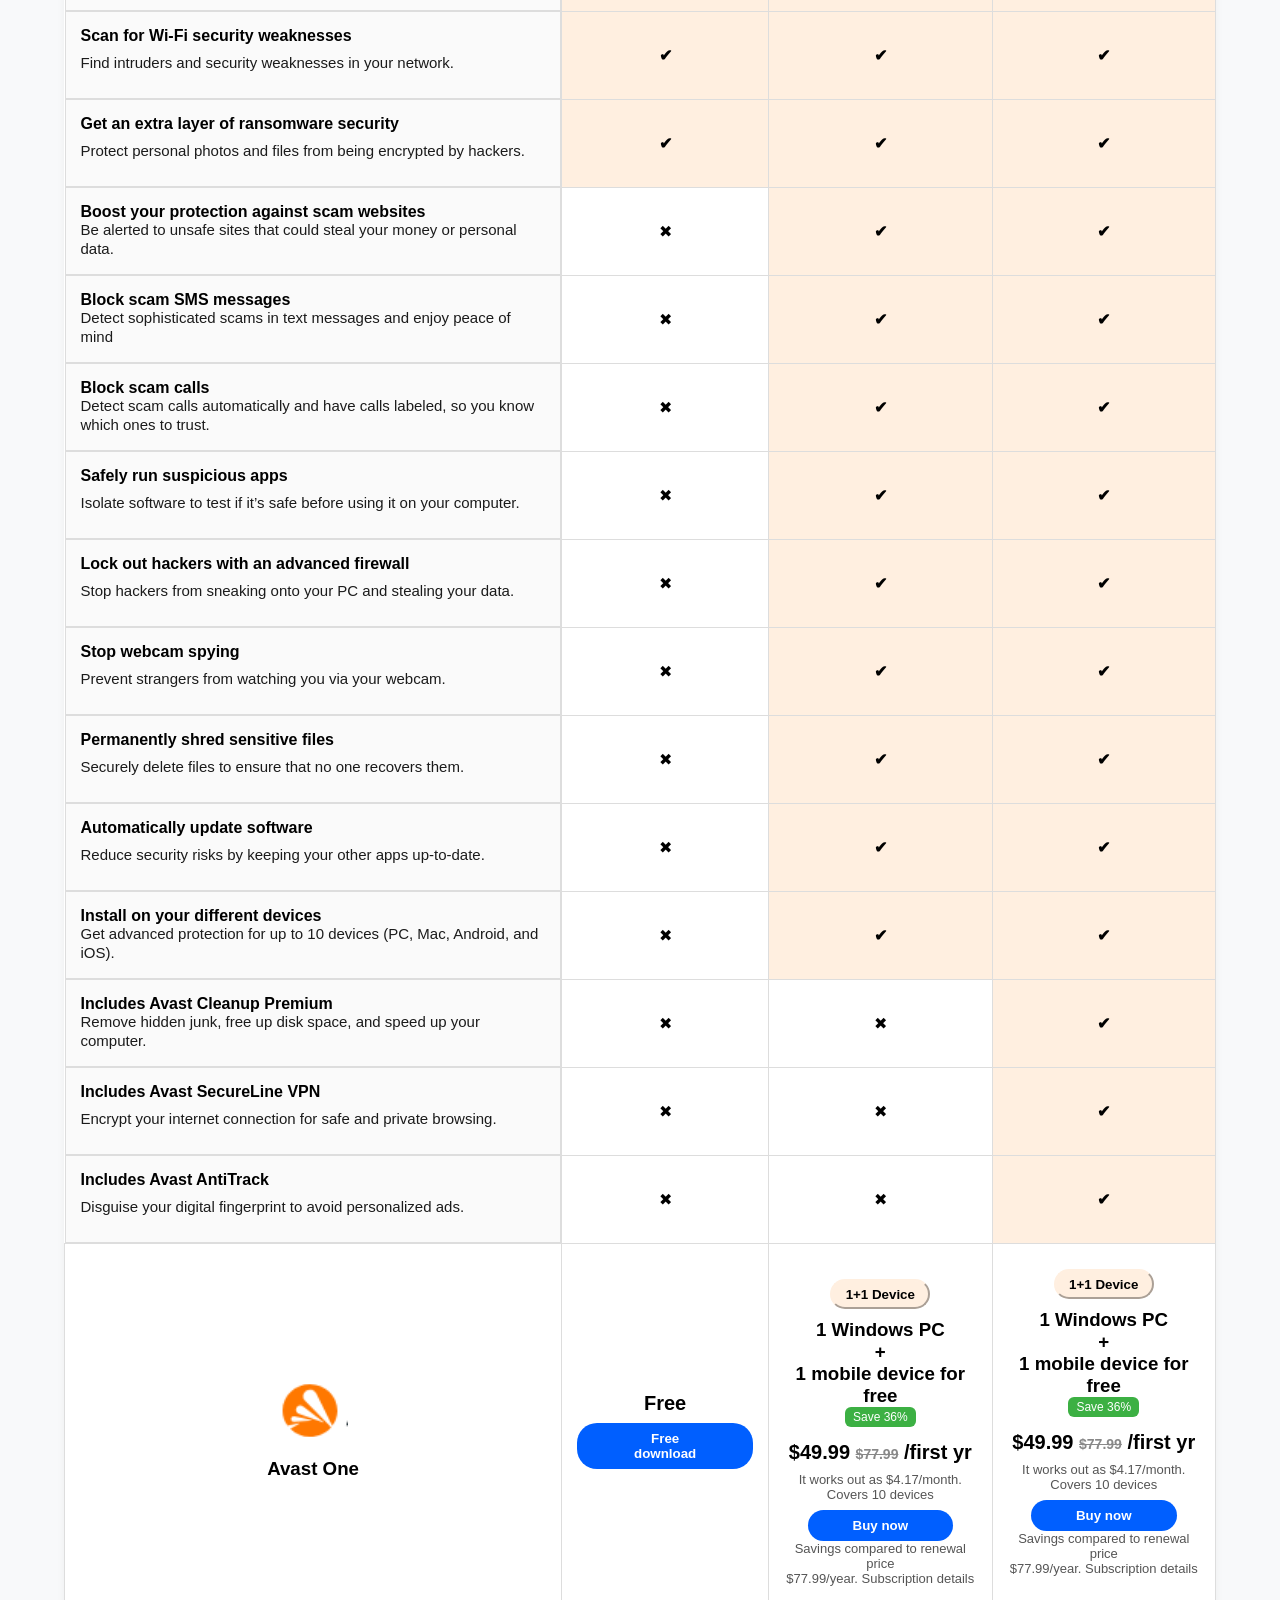
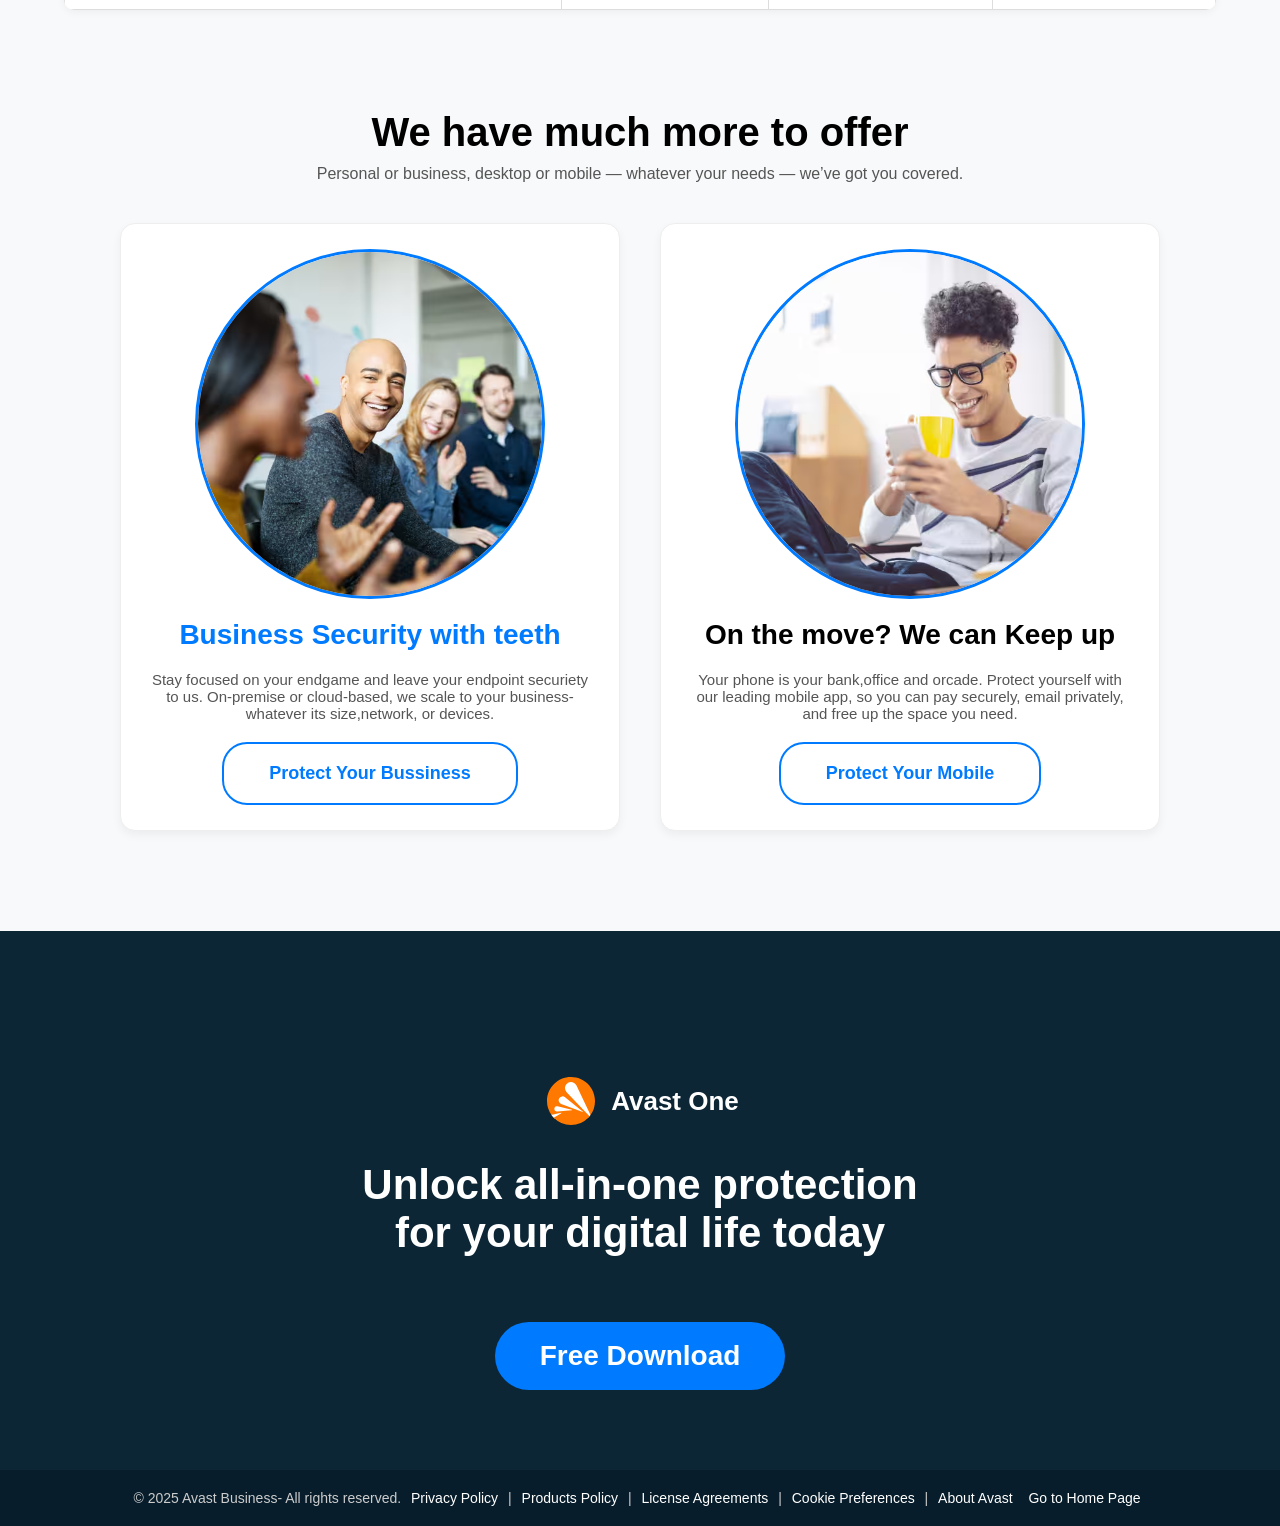
==== commit afabf05c: "Updated website with new design and bug fixes" ====
--- a/index.html
+++ b/index.html
@@ -3,93 +3,71 @@
 <head>
   <meta charset="UTF-8">
   <meta name="viewport" content="width=device-width, initial-scale=1.0">
-  <title>Simple Website with Hero Image</title>
+  <title>index.html</title>
   <link rel="stylesheet" href="style.css">
 </head>
 <body>
-
-  <!-- Header -->
-  <header>
+   <header>
     <img src="image/avast-logo-default.svg" alt="Logo">
   </header>
-
-  <!-- Hero Section -->
+<!-- Hero Section -->
   <section class="hero">
     <div class="hero-content">
       <h1>Avast One</h1>
       <h2>Free antivirus and much more, now with anti‑scam AI tech</h2>
       <p>Strengthen your PC’s protection against scams, backed by <strong>Scam Guardian and Avast Assistant.</strong> Get award-winning antivirus protection. Boost your online privacy and safety with VPN. Do it all and more with Avast One.</p>
-      
       <div class="hero-buttons">
          <button class="btn-blue">Free Download</button>
-        <button class="btn-black">Compare Products</button>
-        
+        <button class="btn-black">Compare Products</button>       
       </div>
       <p>Also available for <strong>Mac, Android,</strong> and <strong>iOS</strong></p>
        <div class="logo-item">
       <img src="image/avtest_certified_homeuser_2023-12_tp.avif" alt="Logo 1">
       <p>2023 
         <strong>Top Products</strong></p>
-    
-      <img src="image/av-comparatives-2024_16-9.avif" alt="Logo 2">
+       <img src="image/av-comparatives-2024_16-9.avif" alt="Logo 2">
       <p>January 2025
-        <strong> Top-Rated Product 2024</strong></p>
- 
+         <strong> Top-Rated Product 2024</strong></p>
       <img src="image/SELabs-2023.avif" alt="Logo 3">
       <p>2023<strong>
 Best Free Anti-Malware</strong></p>
     </div>
-    </div>
-
-    <!-- Hero Right Image -->
+     </div>
     <div class="hero-image">
       <img src="image/lp-ppx-free-antivirus-brand-hero.svg" alt="Hero Illustration">
     </div>
-  </section>
-
-
+   </section>
  <section class="avast-banner">
   <div class="banner-header">
     <p>Millions of people chose Avast Free Antivirus to get:</p>
-  </div>
-
+   </div>
   <div class="feature-row">
     <div class="feature">
       <img src="image/logo 1.svg" alt="AI icon">
       <p><strong>AI-powered <br>Anti-Scam <br>Guidance</strong></p>
     </div>
-
-    <div class="feature">
+     <div class="feature">
       <img src="image/logo 2.svg" alt="Defense icon">
       <p><strong>Defense <br>Against Online <br>Scams</strong></p>
     </div>
-
-    <div class="feature">
+     <div class="feature">
       <img src="image/logo3.svg" alt="Safe browsing icon">
       <p><strong>Safer Browsing<br> and Emailing</strong></p>
-    </div>
-
+    </div> 
     <div class="feature">
       <img src="image/logo 4.svg" alt="Easy software icon">
       <p><strong>Easy-to-Use <br>Software</strong></p>
     </div>
   </div>
-</section>
-
-<!-- HTML Table Section -->
-<section class="compare-section">
-  
-
-  <table class="merged-comparison">
-    <!-- Header Row with Product Titles -->
-    <tr>
-      <th><h2><strong>Compare our products</strong></h2><br>
-        
+</section> 
+<section class="compare-section"> 
+  <table class="merged-comparison"> 
+    <tr>
+      <th><h2><strong>Compare our products</strong></h2><br>        
         <p>✔ Hundreds of millions of users</p>
         <p>✔ 30-day money-back guarantee</p>
         <p>✔ Available for all operating systems: <br>
-            PC, Mac, Android, and iPhone/iPad</p>
-      
+            PC, Mac, Android, and iPhone/iPad</p>     
     </th>
       <th>
         <img src="image/Screenshot 2025-10-28 181016.png" alt="Avast One" class="plan-logo"><br>
@@ -106,8 +84,7 @@
 Covers 10 devices</p>
         <button class="btn">Buy now</button>
         <p class="note">Savings compared to renewal price<br> $99.99/year. Subscription details 
-</p>
-        
+</p>       
       </th>
       <th>
         <img src="image/l3.svg" alt="Ultimate" class="plan-logo"><br>
@@ -119,19 +96,15 @@
         <p class="note">Savings compared to renewal price<br> $139.99/year. Subscription details 
 </p>
       </th>
-    </tr>
-
-    <!-- Feature Rows -->
+    </tr> 
     <tr>
       <td class="feature" style="display:grid;"><strong>Use Avast Assistant to help detect online scams</strong><br>
        <p style="margin-top:-40px;">Receive handy info about possible scam messages, offers, and more.</p> 
-    </td>
-    
+    </td>   
        <td class="tick">✔</td>
         <td class="tick">✔</td>
          <td class="tick">✔</td>
-    </tr>
-    
+    </tr>   
     <tr>
       <td class="feature" style="display:grid;"><strong>Block viruses and other malware</strong><br>
        <p style="margin-top:-50px;">Detect viruses, ransomware, and other threats in real-time.</p> 
@@ -284,16 +257,13 @@
 </p></td>
     </tr>
   </table>
-</section>
-
+</section> 
 <section class="info-section">
   <h2 class="info-heading">We have much more to offer</h2>
   <p class="info-description">
     Personal or business, desktop or mobile — whatever your needs — we’ve got you covered.
-  </p>
-
-  <div class="info-flex">
-    <!-- Left Box -->
+  </p> 
+  <div class="info-flex"> 
     <div class="info-box">
       <div class="info-image">
         <img src="image/img-signpost-1.avif" alt="Service 1">
@@ -303,9 +273,7 @@
         Stay focused on your  endgame and leave your endpoint securiety to us. On-premise or cloud-based, we scale to your business-whatever its size,network, or devices.
       </p>
       <button class="info-btn">Protect Your Bussiness</button>
-    </div>
-
-    <!-- Right Box -->
+    </div> 
     <div class="info-box">
       <div class="info-image">
         <img src="image/img-signpost-2.avif" alt="Service 2">
@@ -317,38 +285,28 @@
       <button class="info-btn">Protect Your Mobile</button>
     </div>
   </div>
-</section>
-
-
-
-<!-- Main Section -->
+</section> 
 <section class="logo-section">
   <div class="logo-container">
     <div class="logo-inline">
       <img src="image/prodico-40_avast-one.svg" alt="Avast One Logo" class="logo-image">
       <h3 class="logo-name">Avast One</h3>
-    </div>
-
-   
-
+    </div> 
     <h2 class="logo-heading">Unlock all-in-one protection for your digital life today</h2>
     <button class="logo-btn">Free Download</button>
   </div>
-</section>
-
+</section> 
 <!-- Footer Section -->
 <footer class="footer">
   <div class="footer-content">
-    © 2025 Gen Digital Inc. All rights reserved.
-    <a href="#">Privacy Policy</a> |
+    © 2025 Avast Business- All rights reserved.
+    <a href="privacy.html">Privacy Policy</a> |
     <a href="#">Products Policy</a> |
     <a href="#">License Agreements</a> |
     <a href="#">Cookie Preferences</a> |
     <a href="#">About Avast</a>
     <a href="home.html">Go to Home Page</a>
   </div>
-</footer>
-
-
+</footer> 
 </body>
 </html>
--- a/style.css
+++ b/style.css
@@ -1,5 +1,4 @@
-/* Reset and Base Styles */
-* {
+* { 
   margin: 0;
   padding: 0;
   box-sizing: border-box;
@@ -10,8 +9,7 @@
   display: flex;
   align-items: center;
   justify-content: flex-start;
-  padding: 15px 40px;
- 
+  padding: 15px 40px; 
   box-shadow: 0 2px 5px rgba(0,0,0,0.1);
 }
 header img {
@@ -22,8 +20,7 @@
   display: flex;
   align-items: center;
   justify-content: space-between;
-  padding: 0px 40px;
- 
+  padding: 0px 40px; 
   min-height: 80vh;
   gap: 0px;
 }
@@ -32,9 +29,9 @@
   min-width: 800px;
 }
 .hero h1 {
-  font-size: 58px;
+  font-size: 55px;
   color: #222;
-  margin-top:80px;
+  margin-top:10px;
 }
 .hero h2 {
   font-size: 48px;
@@ -53,8 +50,7 @@
 }
 .hero-buttons button {
   padding: 12px 25px;
-  font-size: 30px;
-  
+  font-size: 30px; 
    border: 2px solid #007bff; 
   cursor: pointer;
   border-radius: 95px;
@@ -107,20 +103,7 @@
   margin: 0;
   
   line-height: 1;
-}
-
-/* Responsive for mobile */
-@media (max-width: 768px) {
-  .logo-section {
-    flex-direction: column;
-    text-align: center;
-  }
-
-  .logo-item {
-    flex-direction: column;
-  }
-}
-/* Hero Image */
+}  
 .hero-image {
   flex: 1;
   display: flex;
@@ -134,21 +117,50 @@
   
   border-radius: 10px;
 }
-/* Responsive Design */
+/* ===== Hero Section Responsive Only ======= */
+@media (max-width: 1024px) {
+  .hero h1 { font-size: 50px; }
+  .hero h2 { font-size: 36px; }
+  .hero p { font-size: 16px; }
+  .hero-buttons button { font-size: 20px; padding: 10px 22px; }
+  .logo-item img { width: 70px; height: 70px; }
+  .logo-item p { font-size: 12px; }
+}
 @media (max-width: 768px) {
   .hero {
     flex-direction: column;
     text-align: center;
+    padding: 20px 20px;
   }
 
   .hero-image {
-    margin-top: 40px;
-  }
-
-  .hero-content {
-    max-width: 90%;
-  }
-}
+    margin-top: 30px;
+  }
+
+  .hero-content { width: 100%; min-width: auto; }
+
+  .hero h1 { font-size: 36px; }
+  .hero h2 { font-size: 24px; }
+  .hero p { font-size: 14px; }
+  .hero-buttons { justify-content: center; flex-wrap: wrap; gap: 10px; }
+  .hero-buttons button { font-size: 16px; padding: 8px 18px; }
+  .logo-item {
+    flex-direction: column;
+    gap: 10px;
+    align-items: center;
+  }
+  .logo-item img { width: 60px; height: 60px; }
+  .logo-item p { font-size: 11px; }
+}
+@media (max-width: 480px) {
+  .hero h1 { font-size: 28px; }
+  .hero h2 { font-size: 18px; }
+  .hero p { font-size: 13px; }
+  .hero-buttons button { font-size: 14px; padding: 6px 15px; }
+  .logo-item img { width: 50px; height: 50px; }
+  .logo-item p { font-size: 10px; }
+}
+
 /* Banner container */
 .avast-banner {
   background-color: #ffefe0;
@@ -157,8 +169,7 @@
   margin: 40px auto;
   width: 90%;
   box-shadow: 0 2px 5px rgba(0,0,0,0.1);
-  border: 2px solid #ff8c00;
-  
+  border: 2px solid #ff8c00; 
 }
 .banner-header {
   background-color: #fbd5b5;
@@ -200,8 +211,7 @@
 .feature strong {
   font-weight: 700;
   display: block;
-}
-/* Responsive: stack features vertically on smaller screens */
+} 
 @media (max-width: 768px) {
   .feature-row {
     flex-direction: column;
@@ -214,22 +224,17 @@
   }
   .banner-header {
     font-size: 16px;
-  }
-}
-
+    text-align:center;
+    position:center;
+  }
+} 
+/* ================== DESKTOP ================== */
 .compare-section {
   width: 90%;
   max-width: 1200px;
   margin: 40px auto;
   text-align: center;
 }
-
-.compare-section h2 {
-  font-size: 28px;
-  font-weight: 700;
-  margin-bottom: 30px;
-}
-
 .merged-comparison {
   width: 100%;
   border-collapse: collapse;
@@ -238,7 +243,6 @@
   overflow: hidden;
   background-color: #fff;
 }
-
 .merged-comparison th,
 .merged-comparison td {
   border: 1px solid #ddd;
@@ -246,35 +250,29 @@
   text-align: center;
   vertical-align: middle;
 }
-
 .merged-comparison th {
   background-color: #f9f9f9;
 }
-
 .merged-comparison .feature {
   text-align: left;
   font-weight: 500;
   background-color: #fafafa;
 }
-
 .plan-logo {
   width: 70px;
   height: 70px;
   margin-bottom: 10px;
 }
-
 .price {
   font-size: 20px;
   font-weight: bold;
   margin: 8px 0;
 }
-
 .price span {
   text-decoration: line-through;
   color: #888;
   font-size: 14px;
 }
-
 .save {
   color: white;
   background: #3cb043;
@@ -284,17 +282,14 @@
   font-size: 12px;
   margin-bottom: 6px;
 }
-
 .save-green {
   background: #2f8f2f;
 }
-
 .note {
   font-size: 13px;
   color: #555;
   margin-bottom: 8px;
 }
-
 .btn {
   background-color: #005fff;
   color: white;
@@ -305,62 +300,112 @@
   cursor: pointer;
   transition: background 0.2s ease;
 }
-
 .btn:hover {
   background-color: #0045c2;
 }
-
-/* Tick cells: black background */
 .tick {
   background-color:#ffefe0;
   color: black;
   font-weight: bold;
   border-color:#ffefe0;
 }
-
-/* Optional: add hover effect */
 .tick:hover {
   background-color: #ffefe0;
 }
 
-
-
-
-
-
-/* Main section styling */
+/* ================== MOBILE ================== */
+@media (max-width: 768px) {
+  /* Convert table into card-style layout */
+  .merged-comparison {
+    display: flex;
+    flex-direction: column;
+    gap: 20px;
+    box-shadow: none;
+    border: none;
+  }
+
+  .merged-comparison tr {
+    display: flex;
+    flex-direction: column;
+    border-bottom: 1px solid #ddd;
+    padding: 10px 0;
+  }
+
+  .merged-comparison th,
+  .merged-comparison td {
+    display: block;
+    width: 100%;
+    text-align: center !important;
+    padding: 5px 10px;
+    border: none;
+  }
+
+  /* Plan cards */
+  .plan-logo {
+    width: 60px;
+    height: 60px;
+    margin: 0 auto 10px auto;
+  }
+  .price {
+    font-size: 18px;
+  }
+  .save, .save-green {
+    margin: 5px auto;
+    display: inline-block;
+  }
+  .btn {
+    padding: 8px 25px;
+    margin-top: 10px;
+  }
+
+  /* Feature text */
+  .merged-comparison .feature p {
+    margin: 3px 0;
+    font-size: 13px;
+    text-align: center;
+  }
+
+  /* Tick / Cross styling */
+  .tick {
+    display: inline-block;
+    font-size: 18px;
+    margin-top: 5px;
+    color: #2ecc71;
+  }
+  .cross {
+    display: inline-block;
+    font-size: 18px;
+    margin-top: 5px;
+    color: #e74c3c;
+  }
+}
+
+
+
 .info-section {
   width: 100%;
   max-width: 1500px;
   margin: 60px auto;
   text-align: center;
   padding: 40px 0;
-}
-
-/* Heading */
+} 
 .info-heading {
   font-size: 40px;
   font-weight: 700;
   margin-bottom: 10px;
-}
-
-/* Description below heading */
+} 
 .info-description {
   font-size: 16px;
   color: #555;
   margin-bottom: 40px;
-}
-
-/* Flex container for 2 sections */
+} 
 .info-flex {
   display: flex;
   justify-content: center;
   align-items: flex-start;
   gap: 40px;
   flex-wrap: wrap;
-}
-
-/* Each box */
+} 
 .info-box {
   flex: 1;
   min-width: 450px;
@@ -372,13 +417,10 @@
   box-shadow: 0 4px 10px rgba(0,0,0,0.05);
   text-align: center;
   transition: transform 0.3s ease;
-}
-
+} 
 .info-box:hover {
   transform: translateY(-5px);
-}
-
-/* Circular image */
+} 
 .info-image {
   width: 350px;
   height: 350px;
@@ -386,22 +428,17 @@
   overflow: hidden;
   margin: 0 auto 20px;
   border: 3px solid #007bff;
-}
-
+} 
 .info-image img {
   width: 100%;
   height: 100%;
   object-fit: cover;
-}
-
-/* Paragraph inside box */
+} 
 .info-text {
   font-size: 15px;
   color: #555;
   margin-bottom: 20px;
-}
-
-/* Button styling */
+} 
 .info-btn {
   background-color: white;
   color: #007bff;
@@ -412,30 +449,22 @@
   font-size:18px;
   font-weight: 600;
   transition: background 0.3s ease;
- border: 2px solid #007bff;
-
-}
-
+ border: 2px solid #007bff; 
+} 
 .info-btn:hover {
   background-color: #0056c7;
   color:white;
-}
-
-
-/* ========== Main Section ========== */
+} 
 .logo-section {
   width: 100%;
   text-align: center;
   padding: 80px 20px;
   background-color: #0C2636;
-}
-
+} 
 .logo-container {
   max-width: 600px;
   margin: 0 auto;
-}
-
-/* Logo image and name in one line */
+} 
 .logo-inline {
   display: flex;
   align-items: center;
@@ -443,30 +472,24 @@
   gap: 10px;
   margin-top: 60px;
   margin-bottom:30px;
-}
-
+} 
 .logo-image {
   width: 60px;
   height: 60px;
   border-radius: 50%;
-}
-
+} 
 .logo-name {
   font-size: 26px;
   font-weight: 600;
   color: white;
-}
-
-
-
+} 
 .logo-heading {
   font-size: 42px;
   font-weight: 700;
  
   color: white;
   margin-bottom: 25px;
-}
-
+} 
 .logo-btn {
   background-color: #007bff;
   color: #fff;
@@ -478,33 +501,28 @@
   cursor: pointer;
   transition: background 0.3s ease;
   margin-top:40px;
-}
-
+} 
 .logo-btn:hover {
   background-color: #0056c7;
-}
-
-/* ========== Footer ========== */
+} 
+/* ======= Footer === */
 .footer {
   background-color: #071d2b;
   color: #ccc;
   padding: 20px 10px;
   text-align: center;
   font-size: 14px;
-}
-
+} 
 .footer-content a {
   color: #fff;
   text-decoration: none;
   margin: 0 6px;
   font-size: 14px;
   transition: color 0.3s ease;
-}
-
+} 
 .footer-content a:hover {
   color: #00b4ff;
-}
-
+} 
 
 
 /* home section  */
@@ -513,8 +531,7 @@
   margin: 0;
   font-family: 'Segoe UI', Arial, sans-serif;
   background-color: #f8f9fa;
-}
-
+} 
 /* 🔝 Top Header */
 .top-header {
   display: flex;
@@ -530,9 +547,8 @@
   width: 40px;
   height: 40px;
   margin-right: 10px;
-}
-
-/* 🧭 Main Header */
+} 
+/*  Main Header */
 .main-header {
   display: flex;
   justify-content: space-between;
@@ -540,9 +556,7 @@
   background: #fff;
   padding: 15px 40px;
   border-bottom: 2px solid #e0e0e0;
-}
-
-/* 🔹 Left Section */
+} 
 .left-section {
   display: flex;
   align-items: flex-start;
@@ -578,14 +592,10 @@
   color: #333;
   font-weight: 500;
   font-size: 14px;
-}
-
-/* Hover color */
+} 
 a:hover {
   color: #007bff;
-}
-
-/* Dropdown Styles */
+} 
 .dropdown {
   position: relative;
 }
@@ -623,9 +633,7 @@
 .shop-icon {
   width: 18px;
   height: 18px;
-}
-
-/* 🔹 Right Section */
+} 
 .right-section {
   display: flex;
   flex-direction: column;
@@ -679,26 +687,129 @@
 #selected-country img.flag-small {
   margin-right: 8px;
 }
-a:hover { color: #007bff; }
-
+a:hover { color: #007bff; } 
+/* Hamburger only on mobile */
+.hamburger {
+  display: none;
+  flex-direction: column;
+  gap: 4px;
+  cursor: pointer;
+}
+.hamburger div {
+  width: 25px;
+  height: 3px;
+  background-color: #333;
+  border-radius: 2px;
+}
+@media (max-width: 668px) {
+  /* Stack the header items vertically */
+  .main-header {
+    flex-direction: column;
+    align-items: flex-start;
+    padding: 10px 20px;
+    width: 100%;
+  }
+
+  /* Logo + hamburger row */
+  .left-section {
+    display: flex;
+    align-items: center;
+    justify-content: space-between;
+    width: 100%;
+  }
+
+  .main-logo {
+    width: 130px;
+    height: auto;
+  }
+
+  .hamburger {
+    display: flex;
+    flex-direction: column;
+    gap: 4px;
+    cursor: pointer;
+    z-index: 1000;
+  }
+
+  /* Hide menus by default */
+  .nav-section,
+  .right-section {
+    display: none;
+    width: 100%;
+    flex-direction: column;
+    gap: 10px;
+  }
+
+  /* Show both sections when hamburger clicked */
+  .nav-section.active,
+  .right-section.active {
+    display: flex !important;
+    flex-direction: column;
+    align-items: flex-start;
+    justify-content: flex-start;
+    width: 100%;
+    padding: 15px 0;
+    background-color: #fff;
+    border-top: 1px solid #ddd;
+    box-shadow: 0 2px 5px rgba(0,0,0,0.1);
+    animation: slideDown 0.3s ease;
+  }
+
+  /* Stack all link groups */
+  .top-links,
+  .bottom-links,
+  .top-right,
+  .bottom-right {
+    flex-direction: column;
+    align-items: flex-start;
+    gap: 12px;
+    width: 100%;
+  }
+
+  /* Dropdown menus */
+  .dropdown-menu {
+    position: relative;
+    width: 100%;
+    border: none;
+    background: #f9f9f9;
+    box-shadow: none;
+    padding-left: 15px;
+  }
+
+  /* Hamburger animation */
+  .hamburger div {
+    transition: all 0.3s ease;
+  }
+  .hamburger.open div:nth-child(1) {
+    transform: rotate(45deg) translate(5px, 5px);
+  }
+  .hamburger.open div:nth-child(2) {
+    opacity: 0;
+  }
+  .hamburger.open div:nth-child(3) {
+    transform: rotate(-45deg) translate(5px, -5px);
+  }
+
+  @keyframes slideDown {
+    from { opacity: 0; transform: translateY(-10px); }
+    to { opacity: 1; transform: translateY(0); }
+  }
+}
 
 
 /* hero */
 .hero-section {
   background-color: #f5f5f5;
   padding: 60px 20px;
-}
-
+} 
 .hero-container {
   display: flex;
   justify-content: center;
-}
-
+} 
 .hero-content {
   text-align: center;
   max-width: 900px;
-}
-
+} 
 .hero-content h1 {
   font-size: 137px;
   margin-bottom: 20px;
@@ -708,38 +819,30 @@
   font-size: 50px;
   margin-bottom: 20px;
   color: #222;
-}
-
+} 
 .hero-content p {
   font-size: 17px;
   margin-bottom: 15px;
   color:black;
-}
-
-/* Buttons row layout */
+} 
 .buttons-row {
   display: flex;
   justify-content: center;
   align-items: center;
   gap: 30px;
   margin-top: 30px;
-}
-
-/* Left image */
+} 
 .button-image img {
   width: 100px;
   height: auto;
   border-radius: 5px;
   margin-top:120px;
   margin-left:-200px;
-}
-
-/* Buttons */
+} 
 .hero-buttons {
   display: flex;
   gap: 20px;
-}
-
+} 
 .hero-buttons .btn-primary,
 .hero-buttons .btn-secondary {
   padding: 24px 55px;
@@ -749,52 +852,123 @@
   border: none;
   font-weight: 600;
   transition: all 0.3s ease;
-}
-
+} 
 .btn-primary {
   background-color: #007bff;
   color: #fff;
-}
-
+} 
 .btn-primary:hover {
   background-color: #0056b3;
-}
-
+} 
 .btn-secondary {
   background-color: rgb(255, 219, 12);
   color: #333;
-}
-
+} 
 .btn-secondary:hover {
   background-color:yellow;
-}
-
-/* Right rating */
+} 
 .hero-rating {
   text-align: center;
   color: #222;
    margin-top:120px;
   margin-right:-100px;
-}
-
+} 
 .hero-rating p {
   margin: 5px 0;
-}
-
+} 
 .hero-rating img {
   width: 100px;
   margin-top: 5px;
-}
-
-/* Responsive */
+} 
+/* --- Mobile & Tablet Responsive  --- */
+@media (max-width: 1024px) {
+  .hero-content h1 {
+    font-size: 90px;
+  }
+  .hero-content h2 {
+    font-size: 36px;
+  }
+  .hero-content p {
+    font-size: 16px;
+  }
+  .button-image img {
+    width: 120px;
+    margin-top: 80px;
+    margin-left: -100px;
+  }
+  .hero-rating {
+    margin-top: 80px;
+    margin-right: -50px;
+  }
+  .hero-rating img {
+    width: 80px;
+  }
+  .hero-buttons .btn-primary,
+  .hero-buttons .btn-secondary {
+    padding: 18px 45px;
+    font-size: 20px;
+  }
+}
+
+/* Tablets  */
 @media (max-width: 768px) {
+  .hero-container {
+    flex-direction: column;
+    align-items: center;
+  }
   .buttons-row {
     flex-direction: column;
-    gap: 15px;
-  }
-
+    gap: 20px;
+  } 
   .button-image img {
-    width: 150px;
+    width: 100px;
+    margin: 0 auto 20px auto;
+    margin-left: 0;
+    margin-top: 0;
+  } 
+  .hero-rating {
+    margin-top: 20px;
+    margin-right: 0;
+  } 
+  .hero-rating img {
+    width: 70px;
+  } 
+  .hero-content h1 {
+    font-size: 60px;
+  } 
+  .hero-content h2 {
+    font-size: 28px;
+  } 
+  .hero-content p {
+    font-size: 15px;
+    padding: 0 10px;
+  } 
+  .hero-buttons .btn-primary,
+  .hero-buttons .btn-secondary {
+    width: 100%;
+    padding: 14px 20px;
+    font-size: 16px;
+  }
+}
+
+/* Small phones */
+@media (max-width: 480px) {
+  .hero-content h1 {
+    font-size: 40px;
+  } 
+  .hero-content h2 {
+    font-size: 22px;
+  } 
+  .hero-content p {
+    font-size: 14px;
+  } 
+  .hero-rating img {
+    width: 50px;
+  } 
+  .hero-buttons .btn-primary,
+  .hero-buttons .btn-secondary {
+    padding: 12px 15px;
+    font-size: 14px;
   }
 }
 
@@ -803,27 +977,23 @@
   padding: 60px 20px;
   background-color: #f8f9fa;
   text-align: center;
-}
-
+} 
 .section-header h2 {
   font-size: 36px;
   margin-bottom: 15px;
   color: #222;
-}
-
+} 
 .section-header p {
   font-size: 16px;
   color: #555;
   margin-bottom: 40px;
-}
-
+} 
 .achievements-container {
   display: flex;
   justify-content: center;
   gap: 20px;
   flex-wrap: wrap;
-}
-
+} 
 .achievement-card {
   background: #fff;
   padding: 20px;
@@ -836,9 +1006,7 @@
 
 .achievement-card:hover {
   transform: translateY(-5px);
-}
-
-/* Logo */
+} 
 .achievement-logo {
   width: 80px;
   height: 80px;
@@ -846,15 +1014,11 @@
   margin: 0 auto 10px;
   margin-top: 30px;
   margin-bottom:20px;
-}
-
-/* Year */
+} 
 .year {
   font-weight: bold;
   margin-bottom: 10px;
-}
-
-/* Card heading */
+} 
 .card-heading {
   font-size: 18px;
   margin-bottom: 20px;
@@ -862,42 +1026,31 @@
   transition: color 0.3s;
   margin-top: 20px;
   
-}
-
-/* Person name */
+} 
 .person-name {
   font-size: 14px;
   color: #555;
   
-}
-
-/* One-word text */
+} 
 .one-word {
   font-size: 14px;
   color: #777;
   margin-bottom: 20px;
   margin-top:20px;
-}
-
-/* Certificate link */
+} 
 .certificate-link {
   display: inline-block;
   text-decoration: none;
   color: #007bff;
   font-weight: 500;
   transition: color 0.3s;
-}
-
+} 
 .certificate-link:hover {
   color: #0056b3;
-}
-
-/* Hover effect on heading + link */
+} 
 .achievement-card:hover .card-heading {
   color: #007bff;
-}
-
-/* Responsive */
+} 
 @media (max-width: 992px) {
   .achievements-container {
     flex-direction: column;
@@ -908,19 +1061,13 @@
     width: 80%;
     margin-bottom: 20px;
   }
-}
-
-
-
-/* 🌟 Promo Section */
+} 
 .promo-section {
   text-align: center;
   padding: 60px 80px;
   background-color: #071d2b;
   font-family: 'Segoe UI', sans-serif;
-}
-
-/* 🔘 Top Button */
+} 
 .top-btn {
   background:linear-gradient(to right bottom, #ffbf00, #ffbf00 50%, #ff7800);
   color: black;
@@ -931,22 +1078,13 @@
   cursor: pointer;
   transition: 0.3s;
   margin-top:100px;
-}
-
-
-
-/* 🏷️ Heading and Text */
+} 
 .promo-heading {
   font-size: 38px;
   font-weight: 600;
   color: white;
   margin: 20px 0 10px;
-  
-}
-
-
-
-/* 📦 Content Layout */
+} 
 .promo-content {
   display: flex;
   justify-content: space-between;
@@ -954,40 +1092,30 @@
   gap: 50px;
   flex-wrap: wrap;
   margin-top:80px;
-}
-
-/* ⬅️ Left Content */
+} 
 .left-content {
   flex: 1;
   text-align: left;
   margin-left:100px;
-}
-
-/* 🔹 Logo Row */
+} 
 .logo-row {
   display: flex;
   align-items: center;
   gap: 10px;
   margin-bottom: 20px;
-}
-
+} 
 .logo-row img {
   width: 25px;
   height: 25px;
-  
-  filter: brightness(0) invert(1);
-}
-
-/* Paragraph below logos */
-.left-para {
+  filter: brightness(0) invert(1); 
+}
+.left-para { 
   font-size: 18px;
   color:white;
   line-height: 1.6;
   margin-bottom: 20px;
   max-width: 500px;
-}
-
-/* 🟦 Get Started Button */
+} 
 .learn-btn {
   background-color: #0078ff;
   color: #fff;
@@ -998,65 +1126,57 @@
   cursor: pointer;
   transition: 0.3s;
   margin-top:80px;
-}
-
+} 
 .learn-btn:hover {
   background-color: #005fcc;
-}
-
-/* ➡️ Right Image */
+} 
 .right-image img {
   width: 420px;
   max-width: 100%;
   border-radius: 10px;
-}
-
-/* Responsive Design */
+} 
 @media (max-width: 900px) {
   .promo-content {
     flex-direction: column;
     text-align: center;
-  }
-
+  } 
   .left-content {
     text-align: center;
-  }
-
+  } 
   .left-para {
     margin: 0 auto 20px;
-  }
-
+  } 
   .right-image img {
     width: 300px;
   }
-}
-
-
-
-/* 🏅 Certification Section */
+  .logo-row{
+    position:center;
+  }
+  .left-para {
+    margin-left:-100px;
+  }
+  .learn-btn{
+    margin-left:-100px;
+
+  }
+} 
+
 .certification-section {
   text-align: center;
   padding: 80px 60px;
   background-color: #f9f9f9;
-}
-
+} 
 .certification-header h2 {
   font-size: 38px;
   color: #111;
   margin-bottom: 40px;
-}
-
-
-
-/* 🌐 Cards Container */
+} 
 .certification-container {
   display: grid;
   grid-template-columns: repeat(auto-fit, minmax(250px, 1fr));
   gap: 20px;
   justify-items: center;
-}
-
-/* 🧾 Individual Card */
+} 
 .cert-card {
   background-color: #fff;
   border: 1px solid #ddd;
@@ -1068,14 +1188,11 @@
   transition: all 0.3s ease;
   text-align: center;
   box-shadow: 0 4px 8px rgba(0,0,0,0.05);
-}
-
+} 
 .cert-card:hover {
   transform: translateY(-6px);
   box-shadow: 0 8px 20px rgba(0,0,0,0.1);
-}
-
-/* 🖼️ Logo */
+} 
 .cert-logo {
   width: 180px;
   height: 120px;
@@ -1083,9 +1200,7 @@
   display: block;
   margin-left: auto;
   margin-right: auto;
-}
-
-/* 🔹 Title & Text */
+} 
 .cert-title {
   font-size: 28px;
   font-weight: 600;
@@ -1098,12 +1213,10 @@
   font-size: 16px;
   color: #666;
   margin-bottom: 46px;
-}
-
-/* 🔘 Certificate Button */
+} 
 .cert-link {
   display: inline-block;
-  background-color: #007bff; /* Blue color */
+  background-color: #007bff; 
   color: #fff;
   padding: 15px 48px;
   border-radius: 46px;
@@ -1111,26 +1224,87 @@
   font-weight: 500;
   font-size: 14px;
   transition: background-color 0.3s ease, transform 0.2s ease;
-}
-
+} 
 .cert-link:hover {
   background-color: #0056b3;
   transform: translateY(-2px);
   color:white;
-}
-
-/* 🟦 Hover Effect for Heading */
+} 
 .cert-card:hover .cert-title {
   color: #007bff;
 }
+/* --- Mobile & Tablet Responsive */
+@media (max-width: 900px) {
+  .certification-section {
+    padding: 60px 30px;
+  }
+
+  .certification-header h2 {
+    font-size: 32px;
+    margin-bottom: 30px;
+  }
+
+  .cert-card {
+    max-width: 100%;
+    height: auto; 
+    padding: 25px 15px;
+    margin-bottom: 20px;
+  }
+
+  .cert-logo {
+    width: 140px;
+    height: 100px;
+    margin-bottom: 30px;
+  }
+
+  .cert-title {
+    font-size: 22px;
+    margin-bottom: 15px;
+  }
+
+  .cert-text {
+    font-size: 15px;
+    margin-bottom: 30px;
+  }
+
+  .cert-link {
+    padding: 12px 36px;
+    font-size: 13px;
+  }
+}
+@media (max-width: 480px) {
+  .certification-section {
+    padding: 40px 15px;
+  }
+  .certification-header h2 {
+    font-size: 26px;
+    margin-bottom: 25px;
+  }
+  .cert-logo {
+    width: 120px;
+    height: 85px;
+    margin-bottom: 25px;
+  }
+  .cert-title {
+    font-size: 20px;
+    margin-bottom: 12px;
+  }
+  .cert-text {
+    font-size: 14px;
+    margin-bottom: 20px;
+  }
+  .cert-link {
+    padding: 10px 28px;
+    font-size: 12px;
+  }
+}
+
 /* Hero Section */
 .hero-section {
   text-align: center;
   padding: 60px 20px;
   font-family: 'Segoe UI', sans-serif;
-}
-
-/* Hero Image Container */
+}  
 .hero-image-container {
   position: relative;
   width: 100%;
@@ -1144,9 +1318,7 @@
   border-radius: 42px;
   display: block;
   height:600px;
-}
-
-/* Overlay on Image */
+} 
 .hero-overlay {
   position: absolute;
   top: 50%;
@@ -1154,14 +1326,12 @@
   transform: translate(-50%, -50%);
   color: #fff;
   text-align: center;
-}
-
+} 
 .hero-heading {
   font-size: 38px;
   margin-bottom: 20px;
   text-shadow: 2px 2px 8px rgba(0,0,0,0.6);
-}
-
+} 
 .hero-btn {
   padding: 12px 30px;
   font-size: 18px;
@@ -1171,14 +1341,11 @@
   color:blue;
   cursor: pointer;
   transition: 0.3s;
-}
-
+} 
 .hero-btn:hover {
   background-color:blue;
   color:white;
-}
-
-/* Below Image Section */
+} 
 .below-image {
   display: flex;
   justify-content: space-between;
@@ -1186,13 +1353,11 @@
   max-width: 1200px;
   margin: 40px auto 0;
   margin-top:150px;
-}
-
+} 
 .left-heading {
   font-size: 38px;
   color: #222;
-}
-
+} 
 .right-btn {
   padding: 15px 45px;
   font-size: 20px;
@@ -1202,12 +1367,10 @@
   color: #fff;
   cursor: pointer;
   transition: 0.3s;
-}
-
+} 
 .right-btn:hover {
   background-color: #005fcc;
-}
-
+} 
 /* Responsive */
 @media (max-width: 900px) {
   .hero-heading {
@@ -1219,8 +1382,7 @@
     gap: 20px;
     text-align: center;
   }
-}
-
+} 
 /* Footer */
 .site-footer {
   background-color: #071d2b; 
@@ -1236,20 +1398,15 @@
   gap: 40px;
   max-width: 1200px;
   margin: 0 auto;
-}
-
-/* Brand */
+} 
 .site-footer .footer-brand h2 {
   font-size: 28px;
   margin-bottom: 25px;
-}
-
-/* Country Dropdown (scoped to footer only) */
+} 
 .site-footer .country-dropdown {
   position: relative;
   margin-bottom: 25px;
-}
-
+} 
 .site-footer .country-dropdown a {
   color: #ccc;
   text-decoration: none;
@@ -1259,12 +1416,10 @@
   align-items: center;
   gap: 5px;
   transition: color 0.3s;
-}
-
+} 
 .site-footer .country-dropdown a:hover {
   color: #ff6600;
-}
-
+} 
 .site-footer .country-dropdown .dropdown-menu {
   display: none;
   position: absolute;
@@ -1277,8 +1432,7 @@
   border-radius: 36px;
   min-width: 200px;
   z-index: 100;
-}
-
+} 
 .site-footer .country-dropdown .dropdown-menu li a {
   color: #ccc;
   text-decoration: none;
@@ -1287,46 +1441,35 @@
   gap: 6px;
   padding: 6px 15px;
   font-size: 14px;
-}
-
+} 
 .site-footer .country-dropdown .dropdown-menu li a:hover {
   color: #ff6600;
   background-color: #002966;
-}
-
+} 
 .site-footer .country-dropdown:hover .dropdown-menu {
   display: block;
-}
-
-/* Flags */
+} 
 .site-footer .flag-small {
   width: 24px;
   height: 18px;
-}
-
-/* Social Links */
+} 
 .site-footer .social-links {
   display: flex;
   gap: 15px;
-  margin-top: 80px;
-}
-
+  margin-top: 0px;
+} 
 .site-footer .social-icon {
   width: 24px;
   height: 24px;
   transition: transform 0.3s;
-}
-
+} 
 .site-footer .social-icon:hover {
   transform: scale(1.2);
-}
-
-/* Footer Links */
+} 
 .site-footer .footer-links h3 {
   font-size: 20px;
   margin-bottom: 25px;
-}
-
+} 
 .site-footer .footer-links a {
   display: block;
   color: #ccc;
@@ -1334,13 +1477,10 @@
   margin-bottom: 16px;
   font-size: 14px;
   transition: color 0.3s;
-}
-
+} 
 .site-footer .footer-links a:hover {
   color: #ff6600;
-}
-
-/* Footer Bottom */
+} 
 .site-footer .footer-bottom {
   border-top: 1px solid #333;
   margin-top: 40px;
@@ -1348,24 +1488,20 @@
   margin-left:30px;
   font-size: 14px;
   color: #ccc;
-}
-
+} 
 .site-footer .footer-bottom .legal-links {
   margin-top: 10px;
-}
-
+} 
 .site-footer .footer-bottom .legal-links a {
   margin: 0 10px;
   color: #ccc;
   text-decoration: none;
   font-size: 13px;
   transition: color 0.3s;
-}
-
+} 
 .site-footer .footer-bottom .legal-links a:hover {
   color: #ff6600;
-}
-
+} 
 /* Responsive */
 @media (max-width: 900px) {
   .site-footer .footer-container {
@@ -1382,4 +1518,258 @@
     display: block;
     margin: 5px 0;
   }
-}
+} 
+@media (max-width: 900px) {
+  .site-footer .footer-container {
+    flex-direction: column;
+    align-items: center;
+    text-align: center;
+    gap: 30px;
+  }  
+  .site-footer .footer-brand h2 {
+    font-size: 22px;
+    margin-bottom: 20px;
+  } 
+  .site-footer .country-dropdown {
+    margin-bottom: 20px;
+    position: relative;
+  } 
+  .site-footer .country-dropdown .dropdown-menu {
+    position: relative;
+    top: 10px;
+    left: 50%;
+    transform: translateX(-50%);
+    min-width: 160px;
+    background: #001f4d;
+    border-radius: 20px;
+    border: 1px solid #333;
+    padding: 8px 0;
+  } 
+  .site-footer .social-links {
+    justify-content: center;
+    gap: 20px;
+    margin-top: 20px;
+  } 
+  .site-footer .social-icon {
+    width: 28px;
+    height: 28px;
+    transition: transform 0.3s, filter 0.3s;
+  } 
+  .site-footer .social-icon:hover {
+    transform: scale(1.2);
+    filter: brightness(1.2);
+  } 
+  .site-footer .footer-links {
+    flex-direction: column;
+    align-items: center;
+    gap: 15px;
+  } 
+  .site-footer .footer-links h3 {
+    font-size: 18px;
+    margin-bottom: 10px;
+  } 
+  .site-footer .footer-links a {
+    font-size: 14px;
+    margin-bottom: 8px;
+  } 
+  .site-footer .footer-bottom {
+    font-size: 13px;
+    text-align: center;
+    margin-top: 30px;
+    line-height: 1.5;
+  } 
+  .site-footer .footer-bottom .legal-links a {
+    display: block;
+    margin: 4px 0;
+    font-size: 12px;
+  }
+}
+@media (max-width: 480px) {
+  .site-footer .footer-brand h2 {
+    font-size: 20px;
+  }
+  .site-footer .country-dropdown a {
+    font-size: 14px;
+  }
+  .site-footer .footer-links h3 {
+    font-size: 16px;
+    margin-top:-25px;
+  }
+  .site-footer .footer-links a {
+    font-size: 13px;
+    
+  }
+  .site-footer .social-icon {
+    width: 24px;
+    height: 24px;
+  }
+}
+
+
+/* Shop */
+
+
+h1 {
+  text-align: center;
+  margin-bottom: 30px;
+} 
+.product-container {
+  display: grid;
+  grid-template-columns: repeat(auto-fit, minmax(260px, 1fr));
+  gap: 40px;
+  max-width: 1200px;
+  margin: auto;
+  margin-bottom:50px;
+  margin-left:100px;
+  margin-right:100px;
+  
+  
+} 
+.product {
+  background: #fff;
+  border-radius: 10px;
+  box-shadow: 0 2px 8px rgba(0,0,0,0.1);
+  text-align: center;
+  padding: 15px;
+  transition: 0.3s;
+  cursor: pointer;
+  height:400px;
+} 
+.product:hover {
+  transform: translateY(-5px);
+  box-shadow: 0 4px 12px rgba(0,0,0,0.2);
+} 
+.product img {
+  width: 100%x;
+  height: 200px;
+  object-fit: cover;
+  border-radius: 8px;
+} 
+.product h3 {
+  margin: 10px 0 5px;
+} 
+.product p {
+  color: #555;
+  margin-top:10px;
+}
+.product button {
+  background-color: #ff7800;
+  color: white;
+  border: none;
+  padding: 10px 48px;
+  border-radius: 35px;
+  cursor: pointer;
+  transition: 0.3s;
+  font-size:24px;
+  margin-top:20px;
+} 
+.product button:hover {
+  background-color: #ffbf00;
+}
+@media (max-width: 900px) {
+  .product-container {
+    gap: 15px;
+  }
+  .product h3 {
+    font-size: 16px;
+  }
+  .product p {
+    font-size: 14px;
+  }
+  .product button {
+    font-size: 16px;
+    padding: 8px 20px;
+  }
+}
+@media (max-width: 600px) {
+  .product-container {
+    grid-template-columns: 1fr;
+    gap: 15px;
+    margin: 0 10px 50px 10px;
+  }
+  .product h3 {
+    font-size: 15px;
+  }
+  .product p {
+    font-size: 14px;
+  }
+  .product button {
+    font-size: 14px;
+    padding: 8px 18px;
+  }
+}
+
+/* about.html */
+
+.about-section {
+  text-align: center;
+  padding: 50px 20px;
+  font-family: 'Arial', sans-serif;
+  background-color: #fff;
+}
+
+.about-section h2 {
+  font-size: 42px;
+  max-width: 700px;
+  margin: 0 auto 20px;
+  color: #333;
+  line-height: 1.2;
+}
+
+.about-section p {
+  max-width: 700px;
+  margin: 0 auto 30px;
+  font-size: 20px;
+  color: #555;
+  line-height: 1.6;
+}
+
+.about-section img {
+  display: block;
+  width: 100%;
+  max-width: 1150px;
+  margin: 0 auto 20px;
+  border-radius: 10px;
+  box-shadow: 0 4px 8px rgba(0,0,0,0.2);
+}
+
+.about-section h3 {
+  font-size: 1.5rem;
+  color: #ff7800;
+  margin-top: 15px;
+}
+
+/*  */
+@media (max-width: 768px) {
+  .about-section {
+    padding: 40px 15px;
+  }
+  .about-section h2 {
+    font-size: 30px;
+  }
+  .about-section p {
+    font-size: 18px;
+  }
+  .about-section h3 {
+    font-size: 1.3rem;
+  }
+}
+
+@media (max-width: 480px) {
+  .about-section {
+    padding: 30px 10px;
+  }
+  .about-section h2 {
+    font-size: 26px;
+  }
+  .about-section p {
+    font-size: 16px;
+  }
+  .about-section img {
+    max-width: 90%;
+  }
+  .about-section h3 {
+    font-size: 1.1rem;
+  }
+}
+
